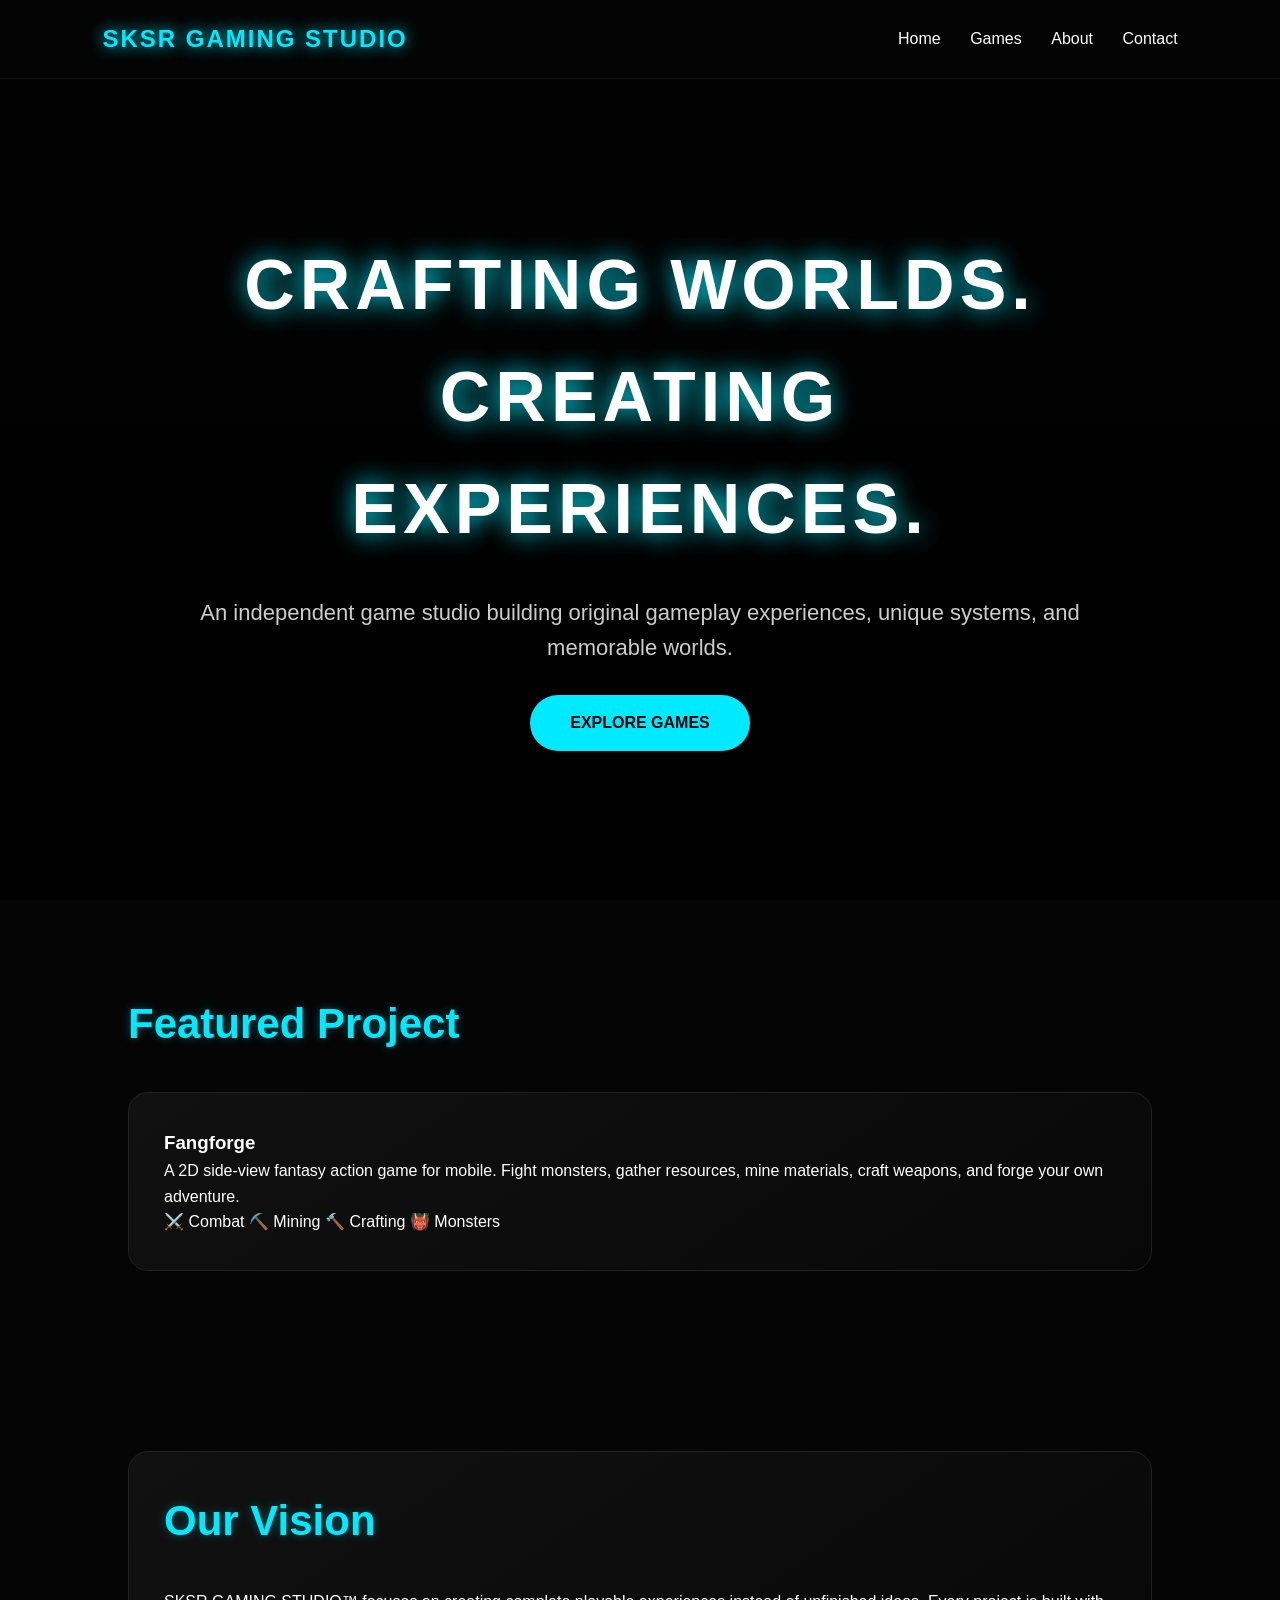
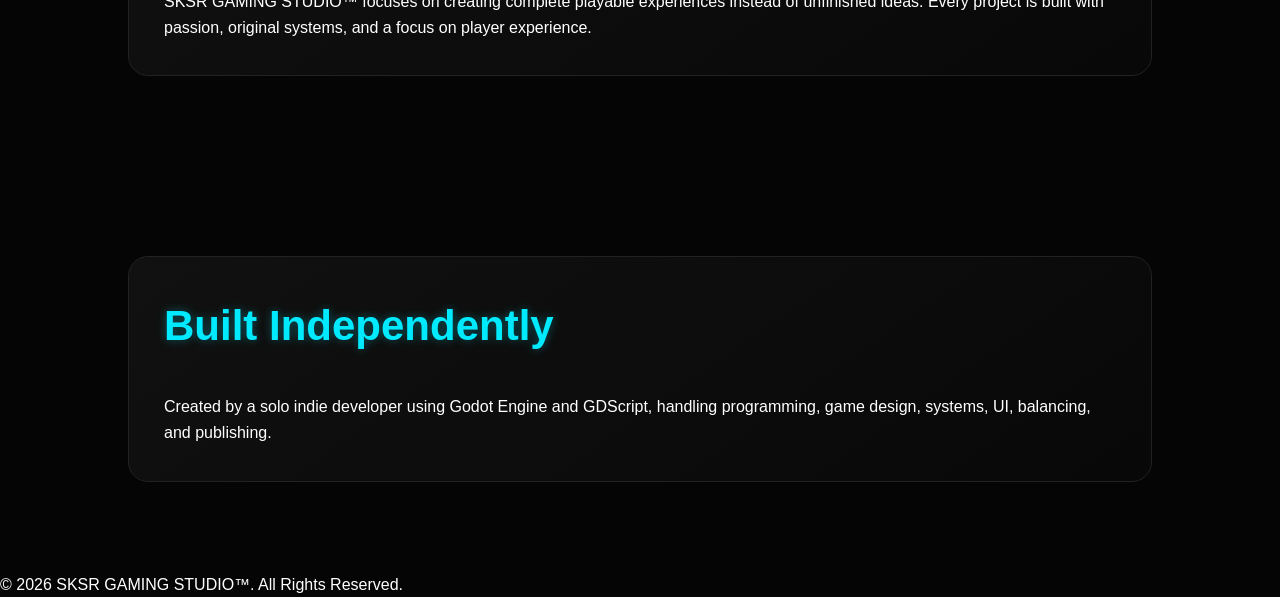
==== index.html @ 384f0271 "Update index.html" ====
<!DOCTYPE html>
<html lang="en">

<head>

    <meta charset="UTF-8">
    <meta name="viewport" content="width=device-width, initial-scale=1.0">

    <title>SKSR GAMING STUDIO</title>

    <link rel="stylesheet" href="css/style.css">
    <link rel="icon" type="image/png" href="favicon.png">

</head>


<body>


    <nav>

        <h2>
            SKSR GAMING STUDIO
        </h2>


        <div class="nav-links">

            <a href="index.html">Home</a>
            <a href="games.html">Games</a>
            <a href="about.html">About</a>
            <a href="contact.html">Contact</a>

        </div>

    </nav>





    <header class="hero">

        <div class="hero-content">


            <h1>
                CRAFTING WORLDS.<br>
                CREATING EXPERIENCES.
            </h1>


            <p>
                An independent game studio building original gameplay experiences,
                unique systems, and memorable worlds.
            </p>


            <a href="games.html" class="button">
                EXPLORE GAMES
            </a>


        </div>

    </header>





    <section class="featured">


        <h2>
            Featured Project
        </h2>


        <div class="featured-card reveal interactive-card">


            <h3>
                Fangforge
            </h3>


            <p>
                A 2D side-view fantasy action game for mobile.
                Fight monsters, gather resources, mine materials,
                craft weapons, and forge your own adventure.
            </p>


            <div class="features">

                <span>⚔️ Combat</span>
                <span>⛏️ Mining</span>
                <span>🔨 Crafting</span>
                <span>👹 Monsters</span>

            </div>


        </div>


    </section>





    <section class="vision">


        <div class="game-card reveal interactive-card">


            <h2>
                Our Vision
            </h2>


            <p>
                SKSR GAMING STUDIO™ focuses on creating complete
                playable experiences instead of unfinished ideas.
                Every project is built with passion, original systems,
                and a focus on player experience.
            </p>


        </div>


    </section>





    <section class="developer">


        <div class="game-card reveal interactive-card">


            <h2>
                Built Independently
            </h2>


            <p>
                Created by a solo indie developer using Godot Engine
                and GDScript, handling programming, game design,
                systems, UI, balancing, and publishing.
            </p>


        </div>


    </section>





    <footer>


        <p>
            © 2026 SKSR GAMING STUDIO™. All Rights Reserved.
        </p>


    </footer>





    <script src="js/script.js"></script>


</body>

</html>
---- css/style.css ----
/* =========================
   SKSR GAMING STUDIO™
   MAIN STYLE SYSTEM
========================= */

* {
    margin: 0;
    padding: 0;
    box-sizing: border-box;
    font-family: "Segoe UI", Arial, sans-serif;
}

html {
    scroll-behavior: smooth;
}

body {
    background: #050505;
    color: white;
    line-height: 1.6;
    padding-top: 80px;
}


/* =========================
        NAVIGATION
========================= */

nav {
    width: 100%;
    padding: 20px 8%;
    display: flex;
    justify-content: space-between;
    align-items: center;
    position: fixed;
    top: 0;
    left: 0;
    z-index: 1000;

    background: rgba(5,5,5,0.85);
    backdrop-filter: blur(10px);

    border-bottom: 1px solid rgba(255,255,255,0.05);
}

nav h2 {
    color: #00eaff;
    letter-spacing: 2px;
    font-size: 24px;
    text-shadow: 0 0 15px #00eaff;
}

.nav-links a {
    color:white;
    text-decoration:none;
    margin-left:25px;
    transition:0.3s;
}

.nav-links a:hover {
    color:#00eaff;
}



/* =========================
        HERO
========================= */

.hero {

    min-height: calc(100vh - 80px);

    background:
    linear-gradient(
        rgba(0,0,0,0.55),
        rgba(0,0,0,0.95)
    ),
    url("../images/background.jpg");

    background-size:cover;
    background-position:center;

    display:flex;
    justify-content:center;
    align-items:center;

    text-align:center;
}


.hero-content {
    max-width:900px;
}


.hero h1 {

    font-size:clamp(38px,7vw,70px);

    letter-spacing:5px;

    text-shadow:
    0 0 25px #00eaff;
}


.hero p {

    margin:30px auto;

    font-size:22px;

    color:#ccc;

}



.hero-buttons {

    display:flex;

    justify-content:center;

    gap:20px;

    flex-wrap:wrap;

}




/* =========================
        BUTTONS
========================= */


.button {

    display:inline-block;

    padding:15px 40px;

    background:#00eaff;

    color:black;

    font-weight:bold;

    text-decoration:none;

    border-radius:40px;

    transition:0.3s;

    cursor:pointer;
}


.button:hover {

    background:white;

    transform:scale(1.08);

}



.secondary-button {

    background:transparent;

    color:#00eaff;

    border:2px solid #00eaff;

}


.secondary-button:hover {

    background:#00eaff;

    color:black;

}



/* =========================
        SECTIONS
========================= */

section {

    padding:90px 10%;

}


section h2 {

    font-size:42px;

    color:#00eaff;

    margin-bottom:35px;

    text-shadow:
    0 0 10px #00eaff55;

}




/* =========================
        CARDS
========================= */

.featured-card,
.game-card,
.about-card,
.contact-card {
    background: linear-gradient(145deg, #111, #080808);
    border: 1px solid #222;
    border-radius: 20px;
    padding: 35px;
    transition:
        transform 0.35s ease,
        border-color 0.35s ease,
        box-shadow 0.35s ease;
}

/* Keep reveal separate from float */
.reveal {
    opacity: 0;
    transition: opacity 0.5s ease;
}

.reveal.show {
    opacity: 1;
}

/* Float only for cards you marked as interactive */
.interactive-card:hover {
    transform: translateY(-8px) scale(1.02);
    border-color: #00eaff;
    box-shadow: 0 10px 40px rgba(0, 234, 255, 0.25);
}

.interactive-card:active {
    transform: translateY(-4px) scale(0.98);
    border-color: #00eaff;
    box-shadow: 0 10px 40px rgba(0, 234, 255, 0.25);
}


/* =========================
        HERO BUTTONS
========================= */

.hero-buttons {
    display: flex;
    justify-content: center;
    align-items: center;
    gap: 25px;
    flex-wrap: wrap;
    margin-top: 35px;
}

.hero-buttons .button {
    margin: 0;
}


/* =========================
        MOBILE
========================= */

@media (max-width: 850px) {
    nav {
        flex-direction: column;
        padding: 15px;
    }

    .nav-links {
        margin-top: 10px;
    }

    .nav-links a {
        margin: 0 10px;
    }

    .hero p {
        font-size: 18px;
    }

    .game-showcase {
        grid-template-columns: 1fr;
    }

    .hero-buttons {
        flex-direction: column;
        gap: 15px;
    }

    .hero-buttons .button {
        width: 250px;
    }
}
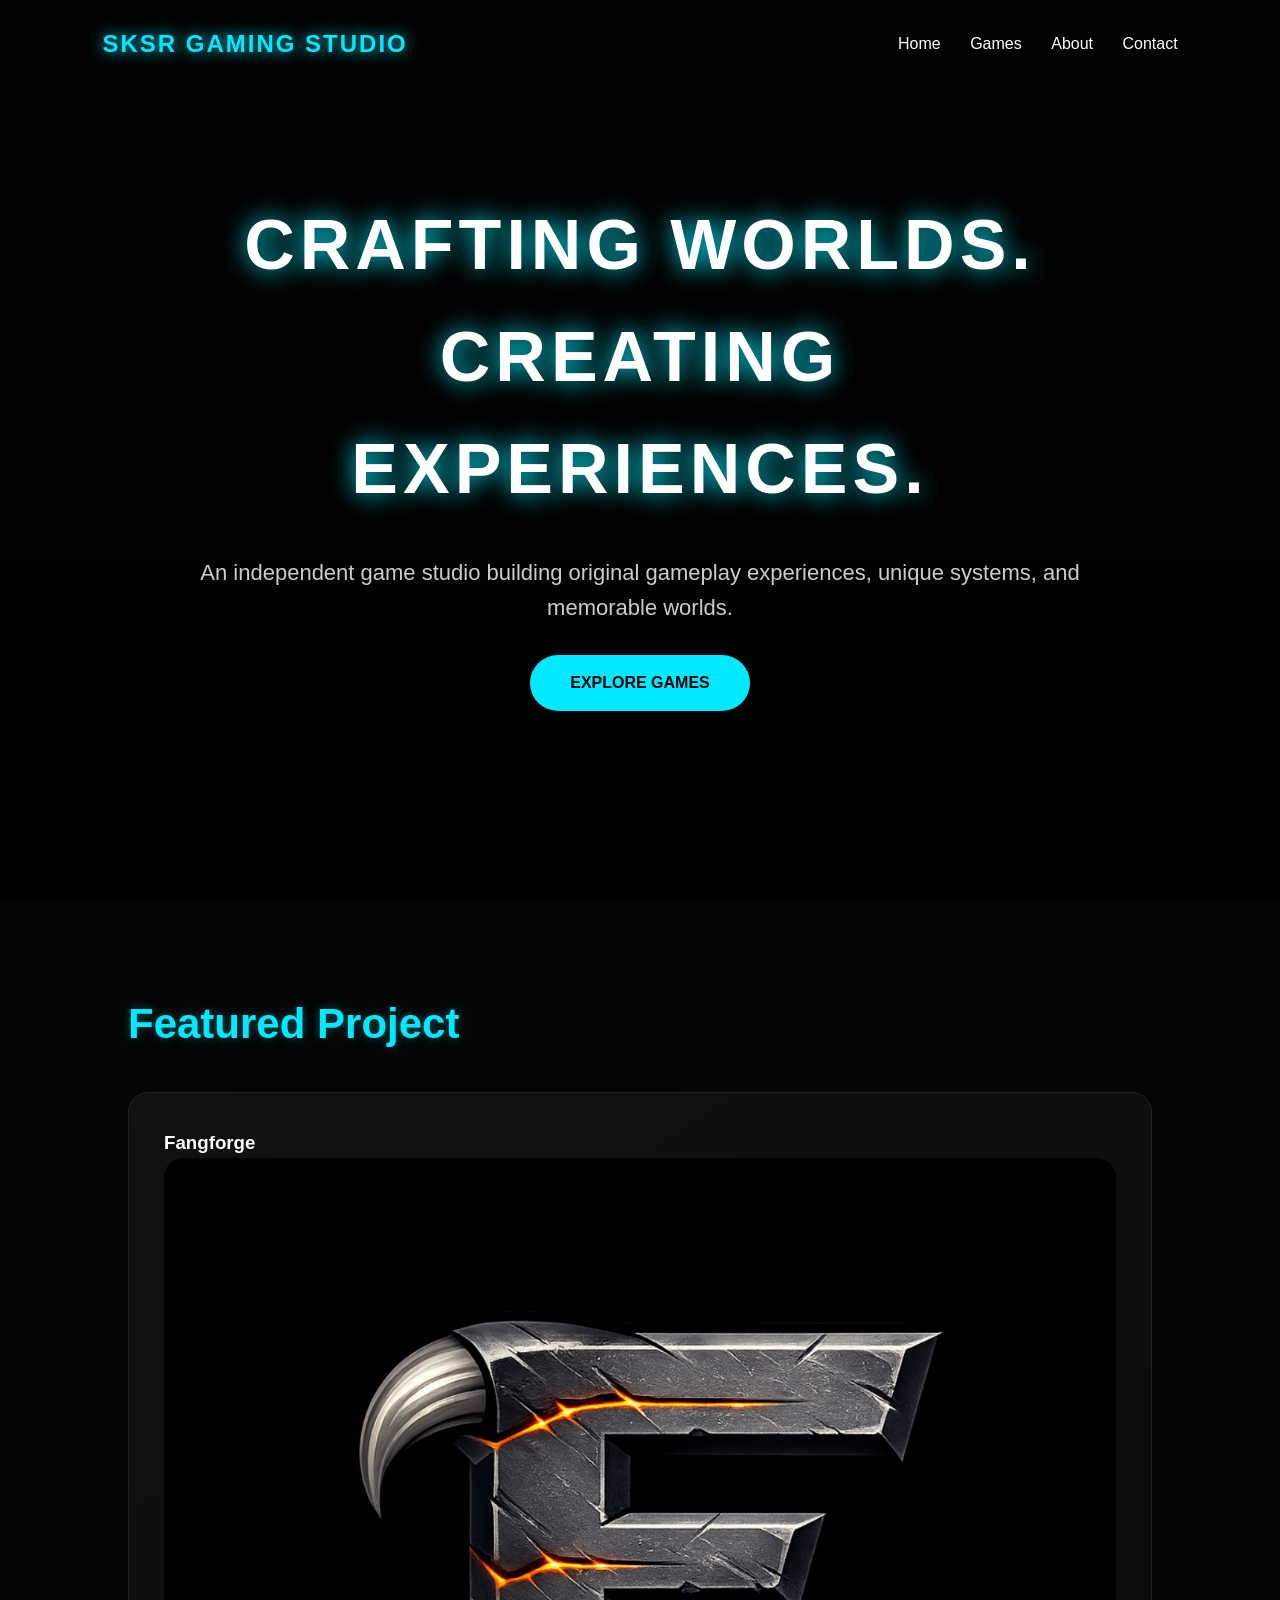
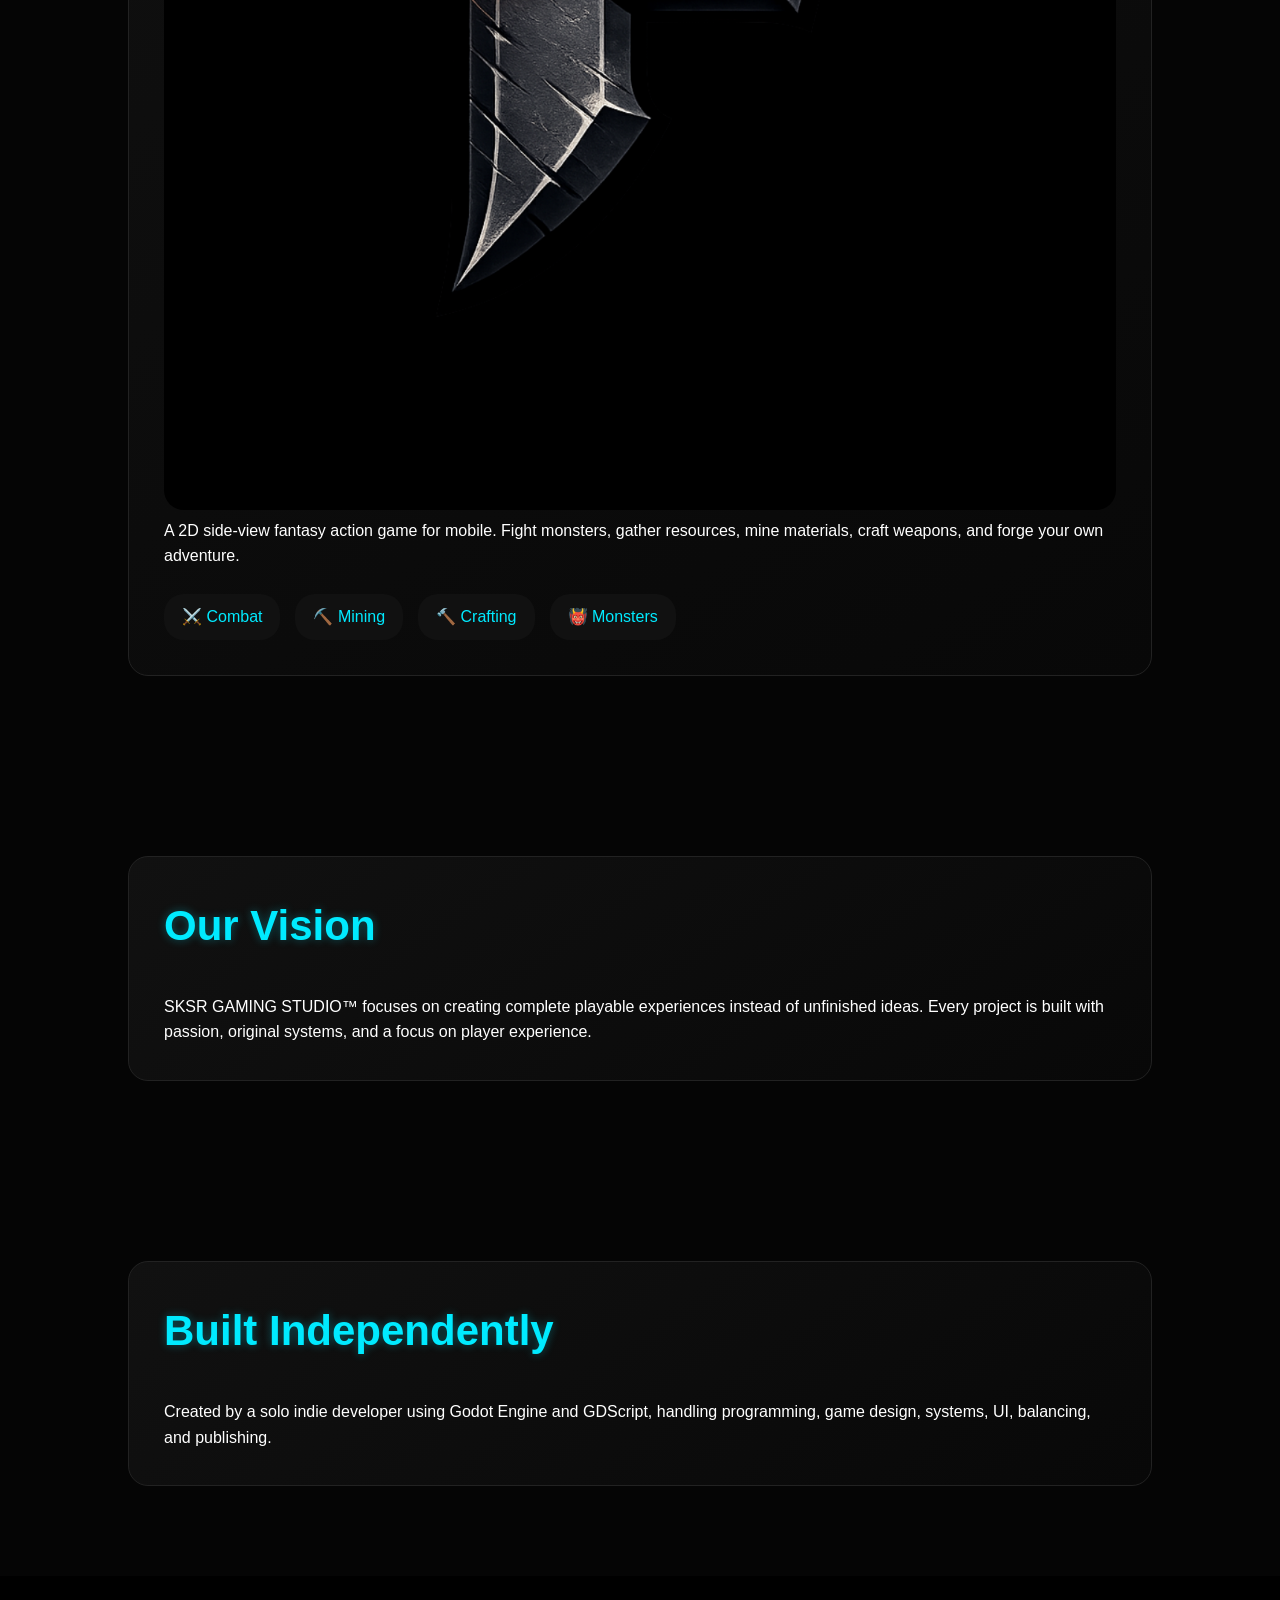
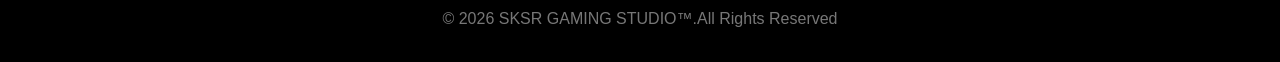
==== commit e3377a75: "Update index.html" ====
--- a/index.html
+++ b/index.html
@@ -83,6 +83,13 @@
             <h3>
                 Fangforge
             </h3>
+
+<div class="game-image">
+
+<img src="images/fangforge/fangforge.png" 
+alt="Fangforge">
+
+</div>
 
 
             <p>
--- a/css/style.css
+++ b/css/style.css
@@ -3,62 +3,87 @@
    MAIN STYLE SYSTEM
 ========================= */
 
+
 * {
-    margin: 0;
-    padding: 0;
-    box-sizing: border-box;
-    font-family: "Segoe UI", Arial, sans-serif;
-}
+    margin:0;
+    padding:0;
+    box-sizing:border-box;
+    font-family:
+    "Segoe UI",
+    Arial,
+    sans-serif;
+}
+
 
 html {
-    scroll-behavior: smooth;
-}
+    scroll-behavior:smooth;
+}
+
 
 body {
-    background: #050505;
-    color: white;
-    line-height: 1.6;
-    padding-top: 80px;
-}
+
+    background:#050505;
+    color:white;
+    line-height:1.6;
+
+}
+
 
 
 /* =========================
         NAVIGATION
 ========================= */
 
+
 nav {
-    width: 100%;
-    padding: 20px 8%;
-    display: flex;
-    justify-content: space-between;
-    align-items: center;
-    position: fixed;
-    top: 0;
-    left: 0;
-    z-index: 1000;
-
-    background: rgba(5,5,5,0.85);
-    backdrop-filter: blur(10px);
-
-    border-bottom: 1px solid rgba(255,255,255,0.05);
-}
+
+    width:100%;
+    padding:25px 8%;
+
+    display:flex;
+    justify-content:space-between;
+    align-items:center;
+
+    position:absolute;
+    top:0;
+    z-index:100;
+
+}
+
 
 nav h2 {
-    color: #00eaff;
-    letter-spacing: 2px;
-    font-size: 24px;
-    text-shadow: 0 0 15px #00eaff;
-}
+
+    color:#00eaff;
+
+    letter-spacing:2px;
+
+    font-size:24px;
+
+    text-shadow:
+    0 0 15px #00eaff;
+
+}
+
+
 
 .nav-links a {
+
     color:white;
+
     text-decoration:none;
+
     margin-left:25px;
-    transition:0.3s;
-}
+
+    transition:.3s;
+
+}
+
+
 
 .nav-links a:hover {
+
     color:#00eaff;
+
 }
 
 
@@ -67,68 +92,78 @@
         HERO
 ========================= */
 
+
 .hero {
 
-    min-height: calc(100vh - 80px);
+    min-height:100vh;
 
     background:
+
     linear-gradient(
-        rgba(0,0,0,0.55),
-        rgba(0,0,0,0.95)
+    rgba(0,0,0,.55),
+    rgba(0,0,0,.95)
     ),
+
     url("../images/background.jpg");
 
+
     background-size:cover;
+
     background-position:center;
 
+
     display:flex;
+
     justify-content:center;
+
     align-items:center;
 
     text-align:center;
-}
+
+}
+
 
 
 .hero-content {
+
     max-width:900px;
-}
+
+}
+
 
 
 .hero h1 {
 
-    font-size:clamp(38px,7vw,70px);
+    font-size:70px;
 
     letter-spacing:5px;
 
+
+    color:white;
+
+
     text-shadow:
+
     0 0 25px #00eaff;
-}
+
+
+}
+
 
 
 .hero p {
 
+
     margin:30px auto;
 
+
     font-size:22px;
 
+
     color:#ccc;
 
-}
-
-
-
-.hero-buttons {
-
-    display:flex;
-
-    justify-content:center;
-
-    gap:20px;
-
-    flex-wrap:wrap;
-
-}
-
+
+}
 
 
 
@@ -139,80 +174,84 @@
 
 .button {
 
+
     display:inline-block;
 
+
     padding:15px 40px;
 
+
     background:#00eaff;
 
+
     color:black;
 
+
     font-weight:bold;
 
+
     text-decoration:none;
 
+
     border-radius:40px;
 
-    transition:0.3s;
-
-    cursor:pointer;
-}
+
+    transition:.3s;
+
+
+}
+
 
 
 .button:hover {
 
+
     background:white;
 
+
     transform:scale(1.08);
 
-}
-
-
-
-.secondary-button {
-
-    background:transparent;
+
+}
+
+
+
+
+
+
+
+/* =========================
+        SECTIONS
+========================= */
+
+
+section {
+
+    padding:90px 10%;
+
+}
+
+
+
+section h2 {
+
+
+    font-size:42px;
+
 
     color:#00eaff;
 
-    border:2px solid #00eaff;
-
-}
-
-
-.secondary-button:hover {
-
-    background:#00eaff;
-
-    color:black;
-
-}
-
-
-
-/* =========================
-        SECTIONS
-========================= */
-
-section {
-
-    padding:90px 10%;
-
-}
-
-
-section h2 {
-
-    font-size:42px;
-
-    color:#00eaff;
 
     margin-bottom:35px;
+
 
     text-shadow:
     0 0 10px #00eaff55;
 
-}
+
+}
+
+
 
 
 
@@ -220,95 +259,598 @@
 /* =========================
         CARDS
 ========================= */
+
 
 .featured-card,
 .game-card,
 .about-card,
 .contact-card {
-    background: linear-gradient(145deg, #111, #080808);
-    border: 1px solid #222;
-    border-radius: 20px;
-    padding: 35px;
-    transition:
-        transform 0.35s ease,
-        border-color 0.35s ease,
-        box-shadow 0.35s ease;
-}
-
-/* Keep reveal separate from float */
-.reveal {
-    opacity: 0;
-    transition: opacity 0.5s ease;
-}
-
-.reveal.show {
-    opacity: 1;
-}
-
-/* Float only for cards you marked as interactive */
-.interactive-card:hover {
-    transform: translateY(-8px) scale(1.02);
-    border-color: #00eaff;
-    box-shadow: 0 10px 40px rgba(0, 234, 255, 0.25);
-}
-
-.interactive-card:active {
-    transform: translateY(-4px) scale(0.98);
-    border-color: #00eaff;
-    box-shadow: 0 10px 40px rgba(0, 234, 255, 0.25);
-}
-
-
-/* =========================
-        HERO BUTTONS
-========================= */
-
-.hero-buttons {
-    display: flex;
-    justify-content: center;
-    align-items: center;
-    gap: 25px;
-    flex-wrap: wrap;
-    margin-top: 35px;
-}
-
-.hero-buttons .button {
-    margin: 0;
-}
+
+
+    background:
+
+    linear-gradient(
+    145deg,
+    #111,
+    #080808
+    );
+
+
+    border:
+
+    1px solid #222;
+
+
+    border-radius:20px;
+
+
+    padding:35px;
+
+
+    transition:.4s;
+
+
+}
+
+
+
+
+
+.featured-card:hover,
+.game-card:hover,
+.about-card:hover,
+.contact-card:hover {
+
+
+    transform:translateY(-10px);
+
+
+    border-color:#00eaff;
+
+
+    box-shadow:
+
+    0 0 35px #00eaff55;
+
+
+}
+
+
+
+
+
+
+/* =========================
+        FEATURES
+========================= */
+
+
+.features {
+
+
+    margin-top:25px;
+
+
+    display:flex;
+
+
+    flex-wrap:wrap;
+
+
+    gap:15px;
+
+
+}
+
+
+
+.features span {
+
+
+    background:#111;
+
+
+    padding:10px 18px;
+
+
+    border-radius:20px;
+
+
+    color:#00eaff;
+
+
+}
+
+
+
+
+
+
+
+/* =========================
+        PAGE HEADER
+========================= */
+
+
+.page-header {
+
+
+    height:60vh;
+
+
+    background:
+
+
+    linear-gradient(
+    rgba(0,0,0,.7),
+    #050505
+    ),
+
+    url("../images/background.jpg");
+
+
+    background-size:cover;
+
+
+    background-position:center;
+
+
+    display:flex;
+
+
+    justify-content:center;
+
+
+    align-items:center;
+
+
+    text-align:center;
+
+
+}
+
+
+
+.page-header h1 {
+
+
+    font-size:65px;
+
+
+    text-shadow:
+
+    0 0 25px #00eaff;
+
+
+}
+
+
+
+
+
+
+
+/* =========================
+        GAMES PAGE
+========================= */
+
+
+
+.game-showcase {
+
+
+    display:grid;
+
+
+    grid-template-columns:
+
+    1fr 1fr;
+
+
+    gap:50px;
+
+
+    align-items:center;
+
+
+}
+
+
+
+
+.game-image img {
+
+
+    width:100%;
+
+
+    border-radius:20px;
+
+
+}
+
+
+
+.game-info p {
+
+
+    color:#bbb;
+
+
+}
+
+
+
+.game-info ul {
+
+
+    list-style:none;
+
+
+    margin:25px 0;
+
+
+}
+
+
+
+.game-info li {
+
+
+    margin:10px 0;
+
+
+}
+
+
+
+.game-info button {
+
+
+    padding:15px 35px;
+
+
+    background:#00eaff;
+
+
+    border:none;
+
+
+    border-radius:30px;
+
+
+    font-weight:bold;
+
+
+}
+
+
+
+
+
+
+.game-grid {
+
+
+    display:grid;
+
+
+    grid-template-columns:
+
+    repeat(
+    auto-fit,
+    minmax(250px,1fr)
+    );
+
+
+    gap:25px;
+
+
+}
+
+
+
+.game-card a {
+
+
+    color:#00eaff;
+
+
+    text-decoration:none;
+
+
+}
+
+
+
+
+
+
+/* =========================
+        ABOUT
+========================= */
+
+
+
+.about-section {
+
+
+    display:grid;
+
+
+    gap:30px;
+
+
+}
+
+
+
+.about-card ul {
+
+
+    list-style:none;
+
+
+}
+
+
+.about-card li {
+
+
+    margin:12px 0;
+
+
+}
+
+
+
+
+
+
+/* =========================
+        CONTACT
+========================= */
+
+
+
+.contact-section {
+
+
+    display:grid;
+
+
+    gap:30px;
+
+
+}
+
+
+
+.contact-links {
+
+
+    display:flex;
+
+
+    flex-direction:column;
+
+
+    gap:15px;
+
+
+    margin-top:20px;
+
+
+}
+
+
+
+.contact-links a {
+
+
+    color:#00eaff;
+
+
+    text-decoration:none;
+
+
+}
+
+
+
+
+form {
+
+
+    display:flex;
+
+
+    flex-direction:column;
+
+
+    gap:15px;
+
+
+}
+
+
+
+input,
+textarea {
+
+
+    background:#111;
+
+
+    border:
+
+    1px solid #333;
+
+
+    color:white;
+
+
+    padding:15px;
+
+
+    border-radius:10px;
+
+
+}
+
+
+
+textarea {
+
+
+    height:150px;
+
+
+}
+
+
+
+form button {
+
+
+    padding:15px;
+
+
+    background:#00eaff;
+
+
+    border:none;
+
+
+    border-radius:30px;
+
+
+    font-weight:bold;
+
+
+}
+
+
+
+
+
+
+
+/* =========================
+        FOOTER
+========================= */
+
+
+footer {
+
+
+    background:#000;
+
+
+    padding:30px;
+
+
+    text-align:center;
+
+
+    color:#777;
+
+
+}
+
+
+
+
+
 
 
 /* =========================
         MOBILE
 ========================= */
 
-@media (max-width: 850px) {
-    nav {
-        flex-direction: column;
-        padding: 15px;
-    }
-
-    .nav-links {
-        margin-top: 10px;
-    }
-
-    .nav-links a {
-        margin: 0 10px;
-    }
-
-    .hero p {
-        font-size: 18px;
-    }
-
-    .game-showcase {
-        grid-template-columns: 1fr;
-    }
-
-    .hero-buttons {
-        flex-direction: column;
-        gap: 15px;
-    }
-
-    .hero-buttons .button {
-        width: 250px;
-    }
+
+@media(max-width:850px){
+
+
+nav {
+
+    flex-direction:column;
+
+}
+
+
+
+.nav-links {
+
+
+    margin-top:15px;
+
+
+}
+
+
+
+.nav-links a {
+
+
+    margin:10px;
+
+
+}
+
+
+
+.hero h1 {
+
+
+    font-size:40px;
+
+
+}
+
+
+
+.page-header h1 {
+
+
+    font-size:40px;
+
+
+}
+
+
+
+.game-showcase {
+
+
+    grid-template-columns:1fr;
+
+
+}
+
+
+}
+
+/* Remove mobile tap blue overlay */
+
+html,
+body,
+a,
+button,
+input,
+textarea,
+select,
+img,
+* {
+    -webkit-tap-highlight-color: rgba(0,0,0,0) !important;
+}
+
+
+a:focus,
+button:focus,
+input:focus,
+textarea:focus,
+select:focus {
+    outline: none !important;
+    box-shadow: none !important;
 }
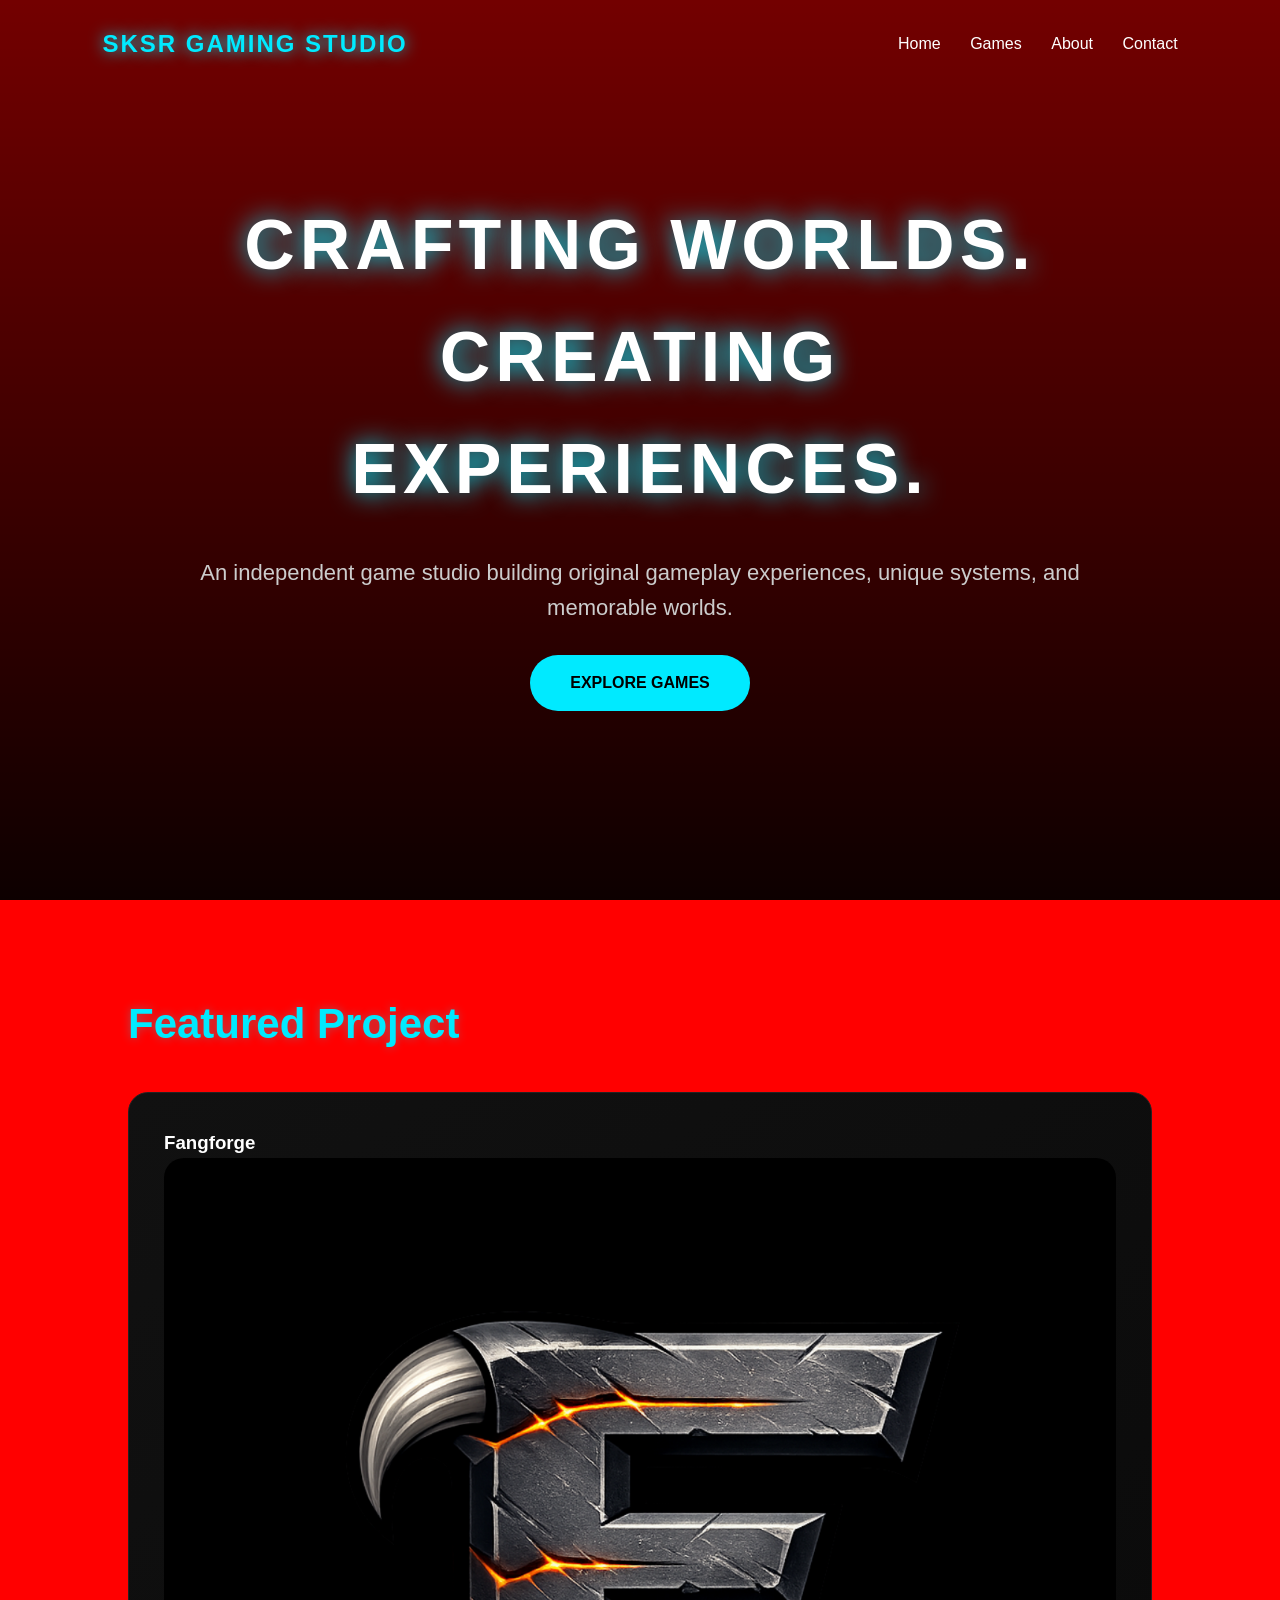
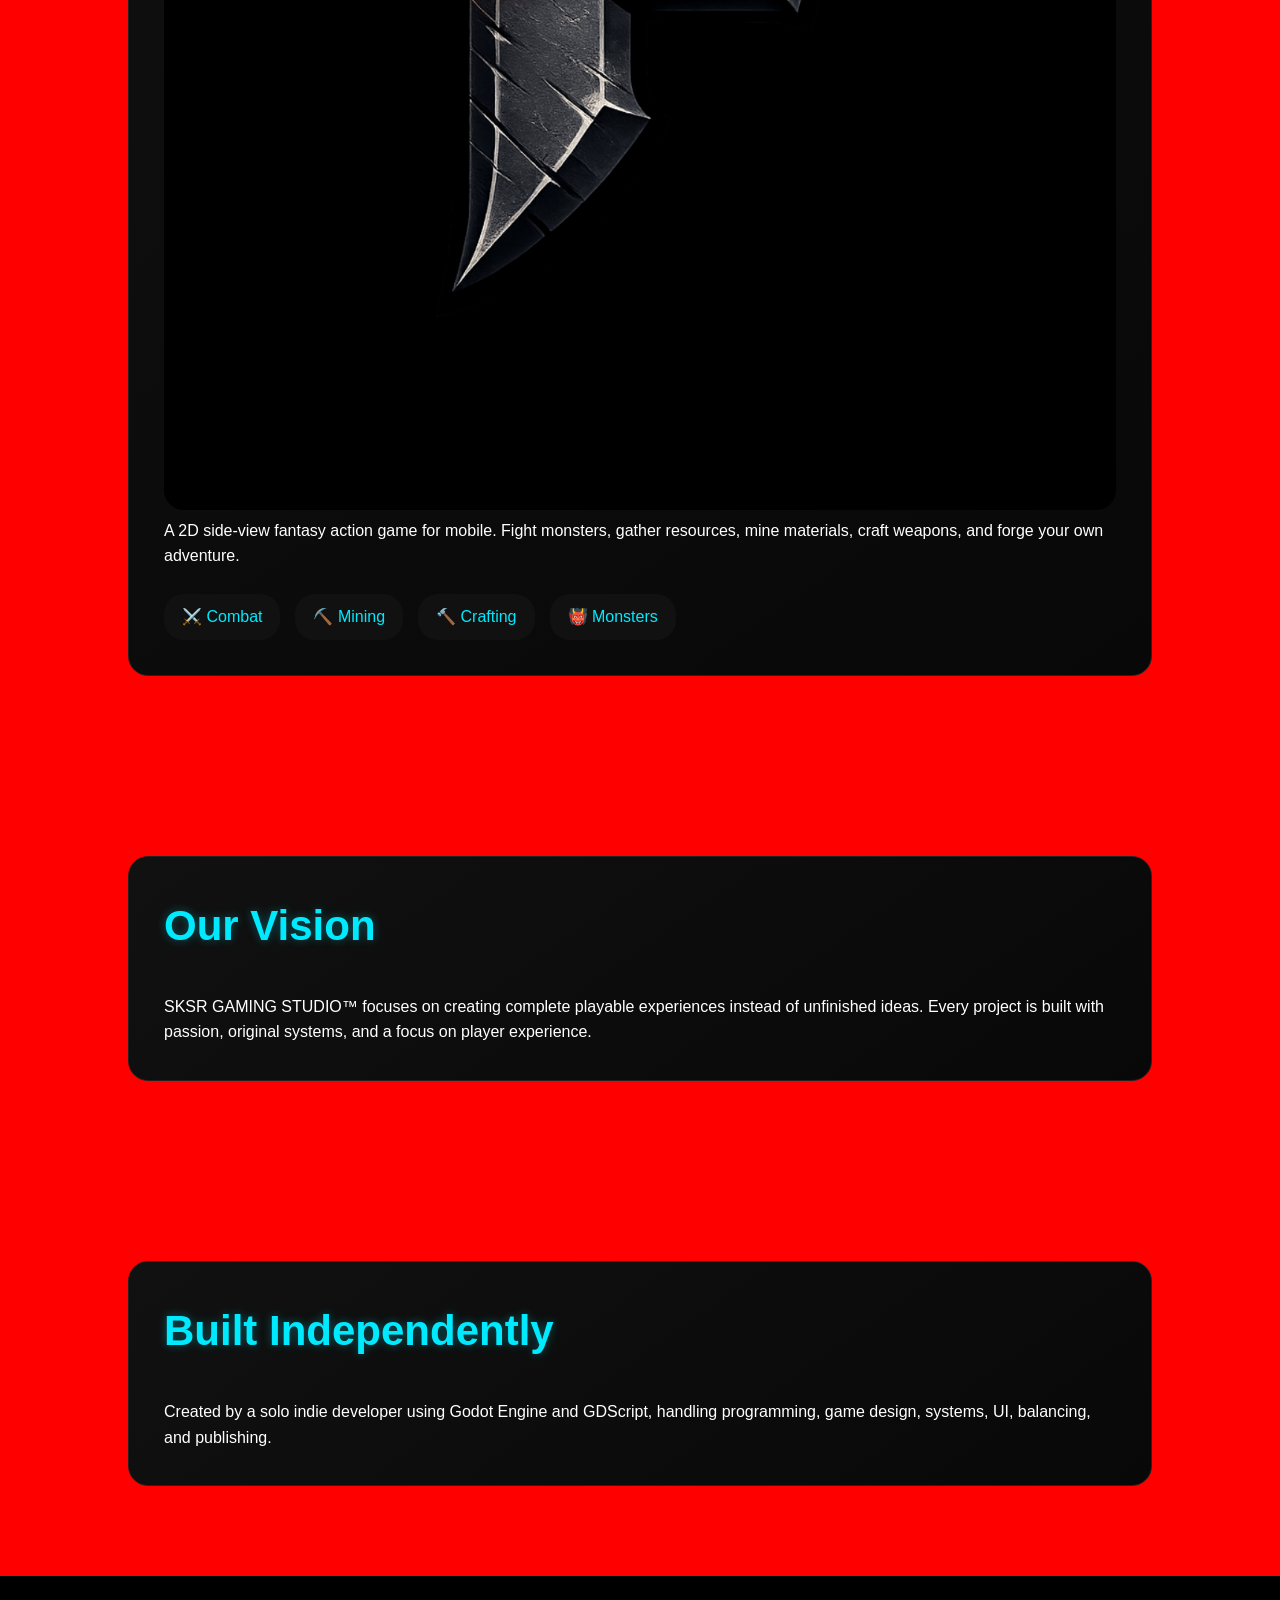
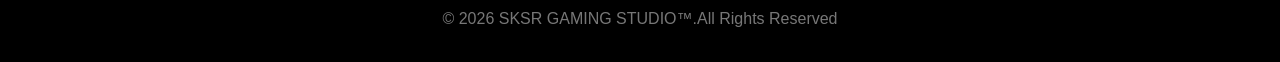
==== commit 2a35d790: "Update index.html" ====
--- a/index.html
+++ b/index.html
@@ -8,7 +8,7 @@
 
     <title>SKSR GAMING STUDIO</title>
 
-    <link rel="stylesheet" href="css/style.css">
+    <link rel="stylesheet" href="css/style.css?v=123">
     <link rel="icon" type="image/png" href="favicon.png">
 
 </head>
@@ -26,10 +26,10 @@
 
         <div class="nav-links">
 
-            <a href="index.html">Home</a>
-            <a href="games.html">Games</a>
-            <a href="about.html">About</a>
-            <a href="contact.html">Contact</a>
+            <a href="index">Home</a>
+            <a href="games">Games</a>
+            <a href="about">About</a>
+            <a href="contact">Contact</a>
 
         </div>
 
--- a/css/style.css
+++ b/css/style.css
@@ -3,854 +3,407 @@
    MAIN STYLE SYSTEM
 ========================= */
 
-
 * {
-    margin:0;
-    padding:0;
-    box-sizing:border-box;
-    font-family:
-    "Segoe UI",
-    Arial,
-    sans-serif;
-}
-
+    margin: 0;
+    padding: 0;
+    box-sizing: border-box;
+    font-family: "Segoe UI", Arial, sans-serif;
+}
 
 html {
-    scroll-behavior:smooth;
-}
-
+    scroll-behavior: smooth;
+}
 
 body {
-
-    background:#050505;
-    color:white;
-    line-height:1.6;
-
-}
-
-
+    background: red !important;
+}
+
+body {
+
+    background:
+        linear-gradient(
+            rgba(0,0,0,0.55),
+            rgba(0,0,0,0.85)
+        ),
+        url("../images/Background/background.webp");
+
+    background-size: cover;
+
+    background-position: center;
+
+    background-attachment: fixed;
+
+    color: white;
+
+    line-height: 1.6;
+
+    overflow-x: hidden;
+
+}
 
 /* =========================
         NAVIGATION
 ========================= */
 
-
 nav {
-
-    width:100%;
-    padding:25px 8%;
-
-    display:flex;
-    justify-content:space-between;
-    align-items:center;
-
-    position:absolute;
-    top:0;
-    z-index:100;
-
-}
-
+    width: 100%;
+    padding: 25px 8%;
+    display: flex;
+    justify-content: space-between;
+    align-items: center;
+    position: absolute;
+    top: 0;
+    z-index: 100;
+}
 
 nav h2 {
-
-    color:#00eaff;
-
-    letter-spacing:2px;
-
-    font-size:24px;
-
-    text-shadow:
-    0 0 15px #00eaff;
-
-}
-
-
+    color: #00eaff;
+    letter-spacing: 2px;
+    font-size: 24px;
+    text-shadow: 0 0 15px #00eaff;
+}
 
 .nav-links a {
-
-    color:white;
-
-    text-decoration:none;
-
-    margin-left:25px;
-
-    transition:.3s;
-
-}
-
-
+    color: white;
+    text-decoration: none;
+    margin-left: 25px;
+    transition: 0.3s;
+}
 
 .nav-links a:hover {
-
-    color:#00eaff;
-
-}
-
-
+    color: #00eaff;
+}
 
 /* =========================
         HERO
 ========================= */
 
-
 .hero {
-
-    min-height:100vh;
-
-    background:
-
-    linear-gradient(
-    rgba(0,0,0,.55),
-    rgba(0,0,0,.95)
-    ),
-
-    url("../images/background.jpg");
-
-
-    background-size:cover;
-
-    background-position:center;
-
-
-    display:flex;
-
-    justify-content:center;
-
-    align-items:center;
-
-    text-align:center;
-
-}
-
-
+    min-height: 100vh;
+    background: linear-gradient(rgba(0, 0, 0, 0.55), rgba(0, 0, 0, 0.95));
+    display: flex;
+    justify-content: center;
+    align-items: center;
+    text-align: center;
+}
 
 .hero-content {
-
-    max-width:900px;
-
-}
-
-
+    max-width: 900px;
+}
 
 .hero h1 {
-
-    font-size:70px;
-
-    letter-spacing:5px;
-
-
-    color:white;
-
-
-    text-shadow:
-
-    0 0 25px #00eaff;
-
-
-}
-
-
+    font-size: 70px;
+    letter-spacing: 5px;
+    color: white;
+    text-shadow: 0 0 25px #00eaff;
+}
 
 .hero p {
-
-
-    margin:30px auto;
-
-
-    font-size:22px;
-
-
-    color:#ccc;
-
-
-}
-
-
+    margin: 30px auto;
+    font-size: 22px;
+    color: #ccc;
+}
 
 /* =========================
         BUTTONS
 ========================= */
 
-
 .button {
-
-
-    display:inline-block;
-
-
-    padding:15px 40px;
-
-
-    background:#00eaff;
-
-
-    color:black;
-
-
-    font-weight:bold;
-
-
-    text-decoration:none;
-
-
-    border-radius:40px;
-
-
-    transition:.3s;
-
-
-}
-
-
+    display: inline-block;
+    padding: 15px 40px;
+    background: #00eaff;
+    color: black;
+    font-weight: bold;
+    text-decoration: none;
+    border-radius: 40px;
+    transition: 0.3s;
+}
 
 .button:hover {
-
-
-    background:white;
-
-
-    transform:scale(1.08);
-
-
-}
-
-
-
-
-
-
+    background: white;
+    transform: scale(1.08);
+}
 
 /* =========================
         SECTIONS
 ========================= */
 
-
 section {
-
-    padding:90px 10%;
-
-}
-
-
+    padding: 90px 10%;
+}
 
 section h2 {
-
-
-    font-size:42px;
-
-
-    color:#00eaff;
-
-
-    margin-bottom:35px;
-
-
-    text-shadow:
-    0 0 10px #00eaff55;
-
-
-}
-
-
-
-
-
+    font-size: 42px;
+    color: #00eaff;
+    margin-bottom: 35px;
+    text-shadow: 0 0 10px #00eaff55;
+}
 
 /* =========================
         CARDS
 ========================= */
-
 
 .featured-card,
 .game-card,
 .about-card,
 .contact-card {
-
-
-    background:
-
-    linear-gradient(
-    145deg,
-    #111,
-    #080808
-    );
-
-
-    border:
-
-    1px solid #222;
-
-
-    border-radius:20px;
-
-
-    padding:35px;
-
-
-    transition:.4s;
-
-
-}
-
-
-
-
+    background: linear-gradient(145deg, #111, #080808);
+    border: 1px solid #222;
+    border-radius: 20px;
+    padding: 35px;
+    transition: 0.4s;
+}
 
 .featured-card:hover,
 .game-card:hover,
 .about-card:hover,
 .contact-card:hover {
-
-
-    transform:translateY(-10px);
-
-
-    border-color:#00eaff;
-
-
-    box-shadow:
-
-    0 0 35px #00eaff55;
-
-
-}
-
-
-
-
-
+    transform: translateY(-10px);
+    border-color: #00eaff;
+    box-shadow: 0 0 35px #00eaff55;
+}
 
 /* =========================
         FEATURES
 ========================= */
 
-
 .features {
-
-
-    margin-top:25px;
-
-
-    display:flex;
-
-
-    flex-wrap:wrap;
-
-
-    gap:15px;
-
-
-}
-
-
+    margin-top: 25px;
+    display: flex;
+    flex-wrap: wrap;
+    gap: 15px;
+}
 
 .features span {
-
-
-    background:#111;
-
-
-    padding:10px 18px;
-
-
-    border-radius:20px;
-
-
-    color:#00eaff;
-
-
-}
-
-
-
-
-
-
+    background: #111;
+    padding: 10px 18px;
+    border-radius: 20px;
+    color: #00eaff;
+}
 
 /* =========================
         PAGE HEADER
 ========================= */
 
-
 .page-header {
-
-
-    height:60vh;
-
-
-    background:
-
-
-    linear-gradient(
-    rgba(0,0,0,.7),
-    #050505
-    ),
-
-    url("../images/background.jpg");
-
-
-    background-size:cover;
-
-
-    background-position:center;
-
-
-    display:flex;
-
-
-    justify-content:center;
-
-
-    align-items:center;
-
-
-    text-align:center;
-
-
-}
-
-
+    height: 60vh;
+    background: linear-gradient(rgba(0, 0, 0, 0.7), #050505);
+    display: flex;
+    justify-content: center;
+    align-items: center;
+    text-align: center;
+}
 
 .page-header h1 {
-
-
-    font-size:65px;
-
-
-    text-shadow:
-
-    0 0 25px #00eaff;
-
-
-}
-
-
-
-
-
-
+    font-size: 65px;
+    text-shadow: 0 0 25px #00eaff;
+}
 
 /* =========================
         GAMES PAGE
 ========================= */
 
-
-
 .game-showcase {
-
-
-    display:grid;
-
-
-    grid-template-columns:
-
-    1fr 1fr;
-
-
-    gap:50px;
-
-
-    align-items:center;
-
-
-}
-
-
-
+    display: grid;
+    grid-template-columns: 1fr 1fr;
+    gap: 50px;
+    align-items: center;
+}
 
 .game-image img {
-
-
-    width:100%;
-
-
-    border-radius:20px;
-
-
-}
-
-
+    width: 100%;
+    border-radius: 20px;
+}
 
 .game-info p {
-
-
-    color:#bbb;
-
-
-}
-
-
+    color: #bbb;
+}
 
 .game-info ul {
-
-
-    list-style:none;
-
-
-    margin:25px 0;
-
-
-}
-
-
+    list-style: none;
+    margin: 25px 0;
+}
 
 .game-info li {
-
-
-    margin:10px 0;
-
-
-}
-
-
+    margin: 10px 0;
+}
 
 .game-info button {
-
-
-    padding:15px 35px;
-
-
-    background:#00eaff;
-
-
-    border:none;
-
-
-    border-radius:30px;
-
-
-    font-weight:bold;
-
-
-}
-
-
-
-
-
+    padding: 15px 35px;
+    background: #00eaff;
+    border: none;
+    border-radius: 30px;
+    font-weight: bold;
+    cursor: pointer;
+    transition: 0.3s;
+}
+
+.game-info button:hover {
+    background: white;
+    transform: scale(1.05);
+}
 
 .game-grid {
-
-
-    display:grid;
-
-
-    grid-template-columns:
-
-    repeat(
-    auto-fit,
-    minmax(250px,1fr)
-    );
-
-
-    gap:25px;
-
-
-}
-
-
+    display: grid;
+    grid-template-columns: repeat(auto-fit, minmax(250px, 1fr));
+    gap: 25px;
+}
 
 .game-card a {
-
-
-    color:#00eaff;
-
-
-    text-decoration:none;
-
-
-}
-
-
-
-
-
+    color: #00eaff;
+    text-decoration: none;
+}
 
 /* =========================
         ABOUT
 ========================= */
 
-
-
 .about-section {
-
-
-    display:grid;
-
-
-    gap:30px;
-
-
-}
-
-
+    display: grid;
+    gap: 30px;
+}
 
 .about-card ul {
-
-
-    list-style:none;
-
-
-}
-
+    list-style: none;
+}
 
 .about-card li {
-
-
-    margin:12px 0;
-
-
-}
-
-
-
-
-
+    margin: 12px 0;
+}
 
 /* =========================
         CONTACT
 ========================= */
 
-
-
 .contact-section {
-
-
-    display:grid;
-
-
-    gap:30px;
-
-
-}
-
-
+    display: grid;
+    gap: 30px;
+}
 
 .contact-links {
-
-
-    display:flex;
-
-
-    flex-direction:column;
-
-
-    gap:15px;
-
-
-    margin-top:20px;
-
-
-}
-
-
+    display: flex;
+    flex-direction: column;
+    gap: 15px;
+    margin-top: 20px;
+}
 
 .contact-links a {
-
-
-    color:#00eaff;
-
-
-    text-decoration:none;
-
-
-}
-
-
-
+    color: #00eaff;
+    text-decoration: none;
+}
 
 form {
-
-
-    display:flex;
-
-
-    flex-direction:column;
-
-
-    gap:15px;
-
-
-}
-
-
+    display: flex;
+    flex-direction: column;
+    gap: 15px;
+}
 
 input,
 textarea {
-
-
-    background:#111;
-
-
-    border:
-
-    1px solid #333;
-
-
-    color:white;
-
-
-    padding:15px;
-
-
-    border-radius:10px;
-
-
-}
-
-
+    background: #111;
+    border: 1px solid #333;
+    color: white;
+    padding: 15px;
+    border-radius: 10px;
+    font-family: inherit;
+}
 
 textarea {
-
-
-    height:150px;
-
-
-}
-
-
+    height: 150px;
+    resize: vertical;
+}
 
 form button {
-
-
-    padding:15px;
-
-
-    background:#00eaff;
-
-
-    border:none;
-
-
-    border-radius:30px;
-
-
-    font-weight:bold;
-
-
-}
-
-
-
-
-
-
+    padding: 15px;
+    background: #00eaff;
+    border: none;
+    border-radius: 30px;
+    font-weight: bold;
+    cursor: pointer;
+    transition: 0.3s;
+}
+
+form button:hover {
+    background: white;
+    transform: scale(1.03);
+}
 
 /* =========================
         FOOTER
 ========================= */
 
-
 footer {
-
-
-    background:#000;
-
-
-    padding:30px;
-
-
-    text-align:center;
-
-
-    color:#777;
-
-
-}
-
-
-
-
-
-
+    background: #000;
+    padding: 30px;
+    text-align: center;
+    color: #777;
+}
 
 /* =========================
         MOBILE
 ========================= */
 
-
-@media(max-width:850px){
-
-
-nav {
-
-    flex-direction:column;
-
-}
-
-
-
-.nav-links {
-
-
-    margin-top:15px;
-
-
-}
-
-
-
-.nav-links a {
-
-
-    margin:10px;
-
-
-}
-
-
-
-.hero h1 {
-
-
-    font-size:40px;
-
-
-}
-
-
-
-.page-header h1 {
-
-
-    font-size:40px;
-
-
-}
-
-
-
-.game-showcase {
-
-
-    grid-template-columns:1fr;
-
-
-}
-
-
-}
-
-/* Remove mobile tap blue overlay */
-
+@media (max-width: 850px) {
+    nav {
+        flex-direction: column;
+    }
+
+    .nav-links {
+        margin-top: 15px;
+    }
+
+    .nav-links a {
+        margin: 10px;
+    }
+
+    .hero h1 {
+        font-size: 40px;
+    }
+
+    .page-header h1 {
+        font-size: 40px;
+    }
+
+    .game-showcase {
+        grid-template-columns: 1fr;
+    }
+
+    section {
+        padding: 70px 6%;
+    }
+}
+
+/* =========================
+   TAP HIGHLIGHT + FOCUS
+========================= */
+
+/* Remove blue tap highlight on mobile */
 html,
 body,
 a,
 button,
 input,
 textarea,
-select,
-img,
-* {
-    -webkit-tap-highlight-color: rgba(0,0,0,0) !important;
-}
-
-
-a:focus,
-button:focus,
-input:focus,
-textarea:focus,
-select:focus {
-    outline: none !important;
-    box-shadow: none !important;
+select {
+    -webkit-tap-highlight-color: transparent;
+}
+
+/* Only disable text selection on buttons/links (not the whole page) */
+button,
+.button,
+.nav-links a,
+.game-card a,
+.contact-links a {
+    -webkit-user-select: none;
+    user-select: none;
+}
+
+/* Keep nice focus style for keyboard users */
+a:focus-visible,
+button:focus-visible,
+input:focus-visible,
+textarea:focus-visible,
+select:focus-visible {
+    outline: 2px solid #00eaff;
+    outline-offset: 3px;
 }
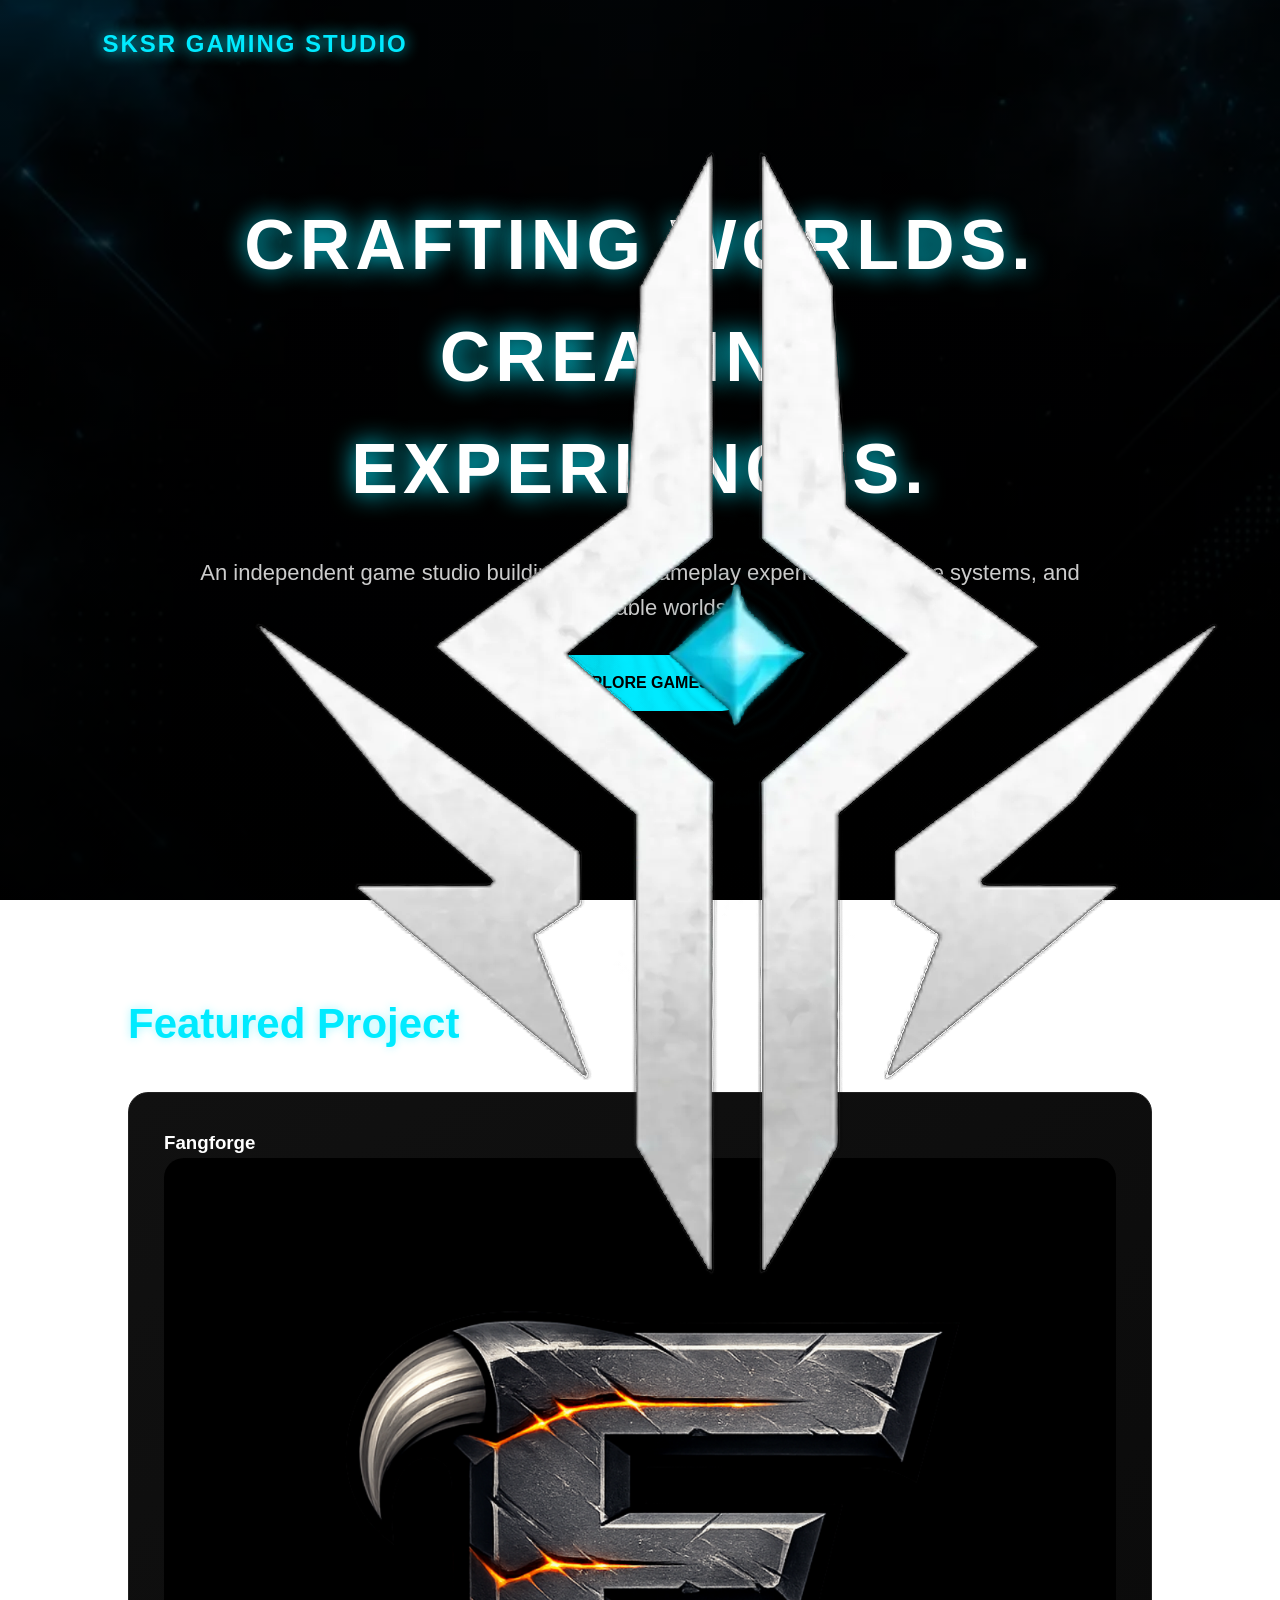
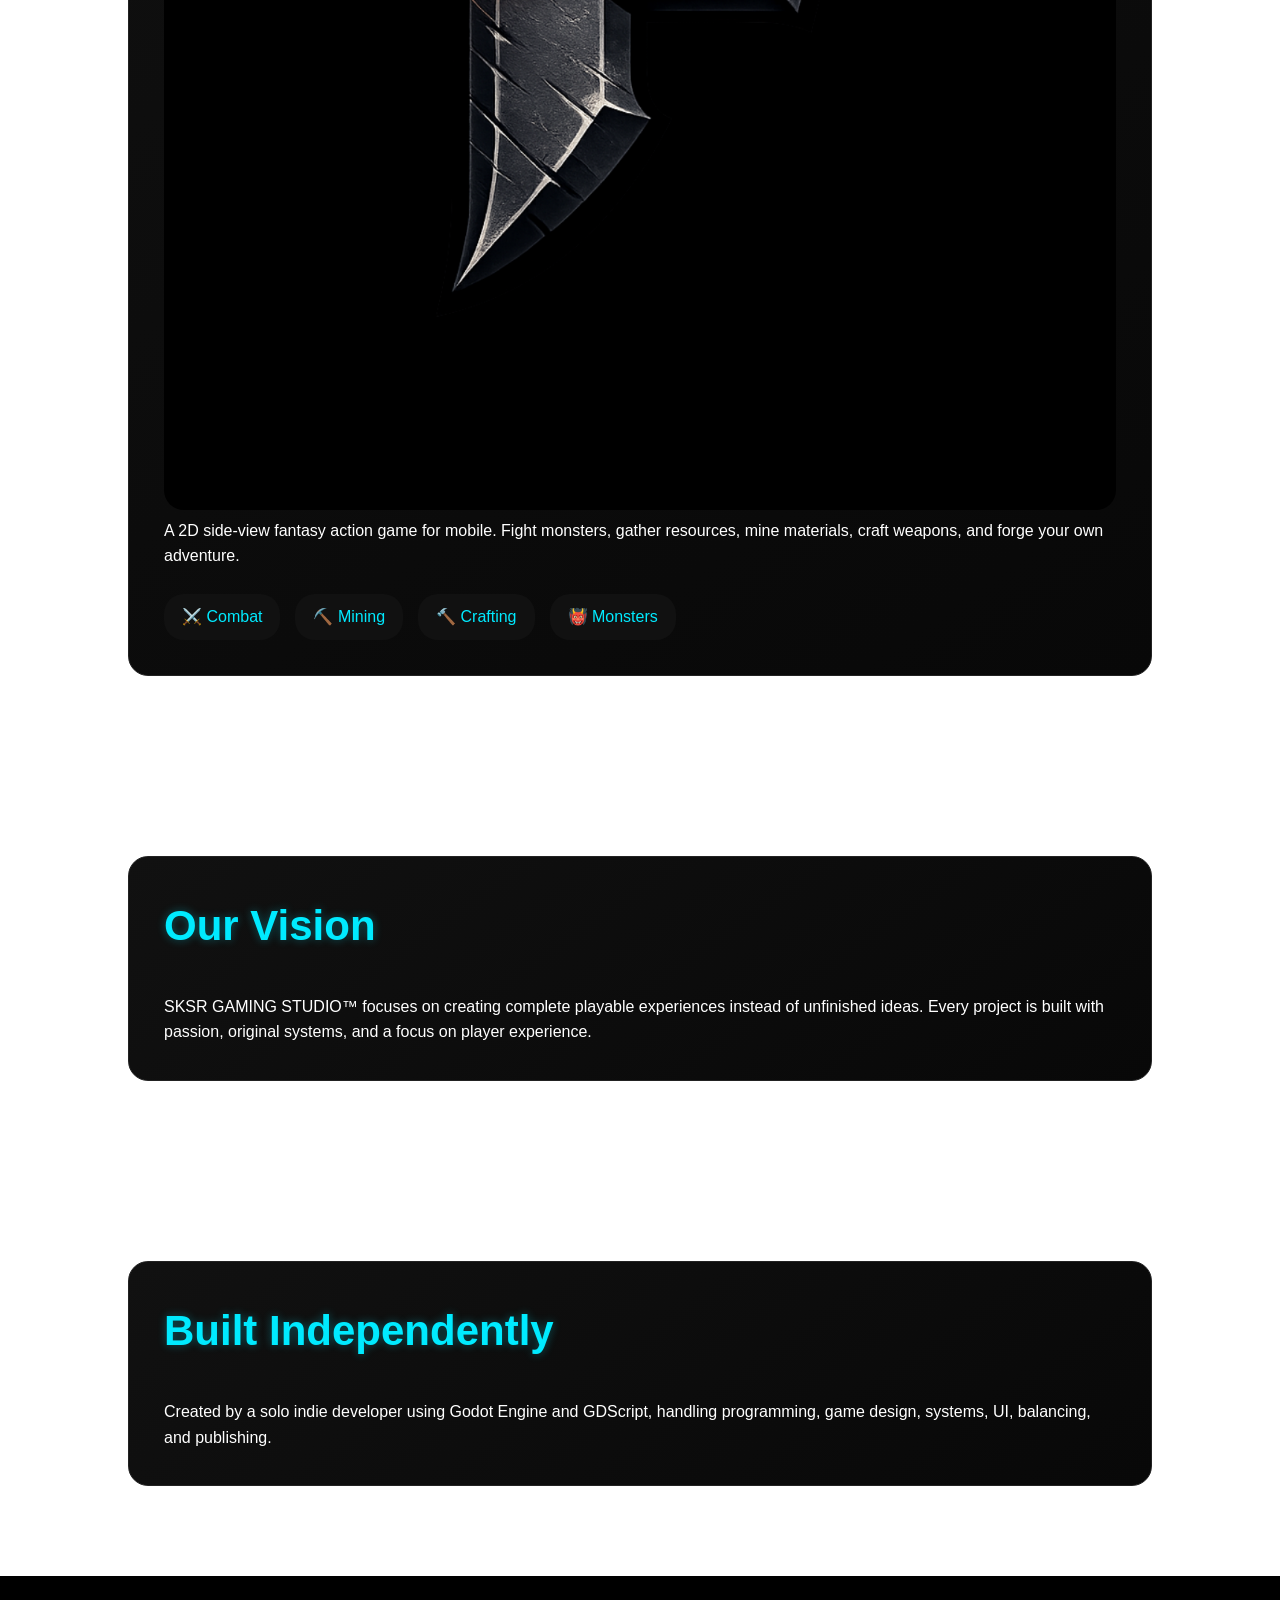
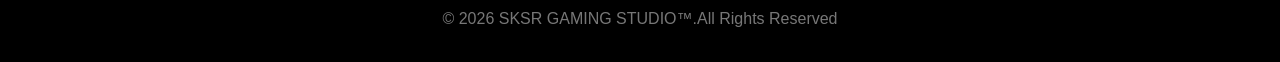
==== commit 583c32f2: "Update index.html" ====
--- a/index.html
+++ b/index.html
@@ -17,23 +17,29 @@
 <body>
 
 
-    <nav>
+<nav>
+
+    <div class="brand">
 
         <h2>
             SKSR GAMING STUDIO
         </h2>
 
-
-        <div class="nav-links">
-
-            <a href="index">Home</a>
-            <a href="games">Games</a>
-            <a href="about">About</a>
-            <a href="contact">Contact</a>
-
-        </div>
-
-    </nav>
+        <img src="images/Background/sksr_logo.webp" alt="SKSR Logo">
+
+    </div>
+
+
+    <div class="nav-links">
+
+        <a href="index">Home</a>
+        <a href="games">Games</a>
+        <a href="about">About</a>
+        <a href="contact">Contact</a>
+
+    </div>
+
+</nav>
 
 
 
--- a/css/style.css
+++ b/css/style.css
@@ -15,15 +15,11 @@
 }
 
 body {
-    background: red !important;
-}
-
-body {
 
     background:
         linear-gradient(
-            rgba(0,0,0,0.55),
-            rgba(0,0,0,0.85)
+            rgba(0,0,0,0.35),
+            rgba(0,0,0,0.65)
         ),
         url("../images/Background/background.webp");
 
@@ -40,7 +36,7 @@
     overflow-x: hidden;
 
 }
-
+        
 /* =========================
         NAVIGATION
 ========================= */
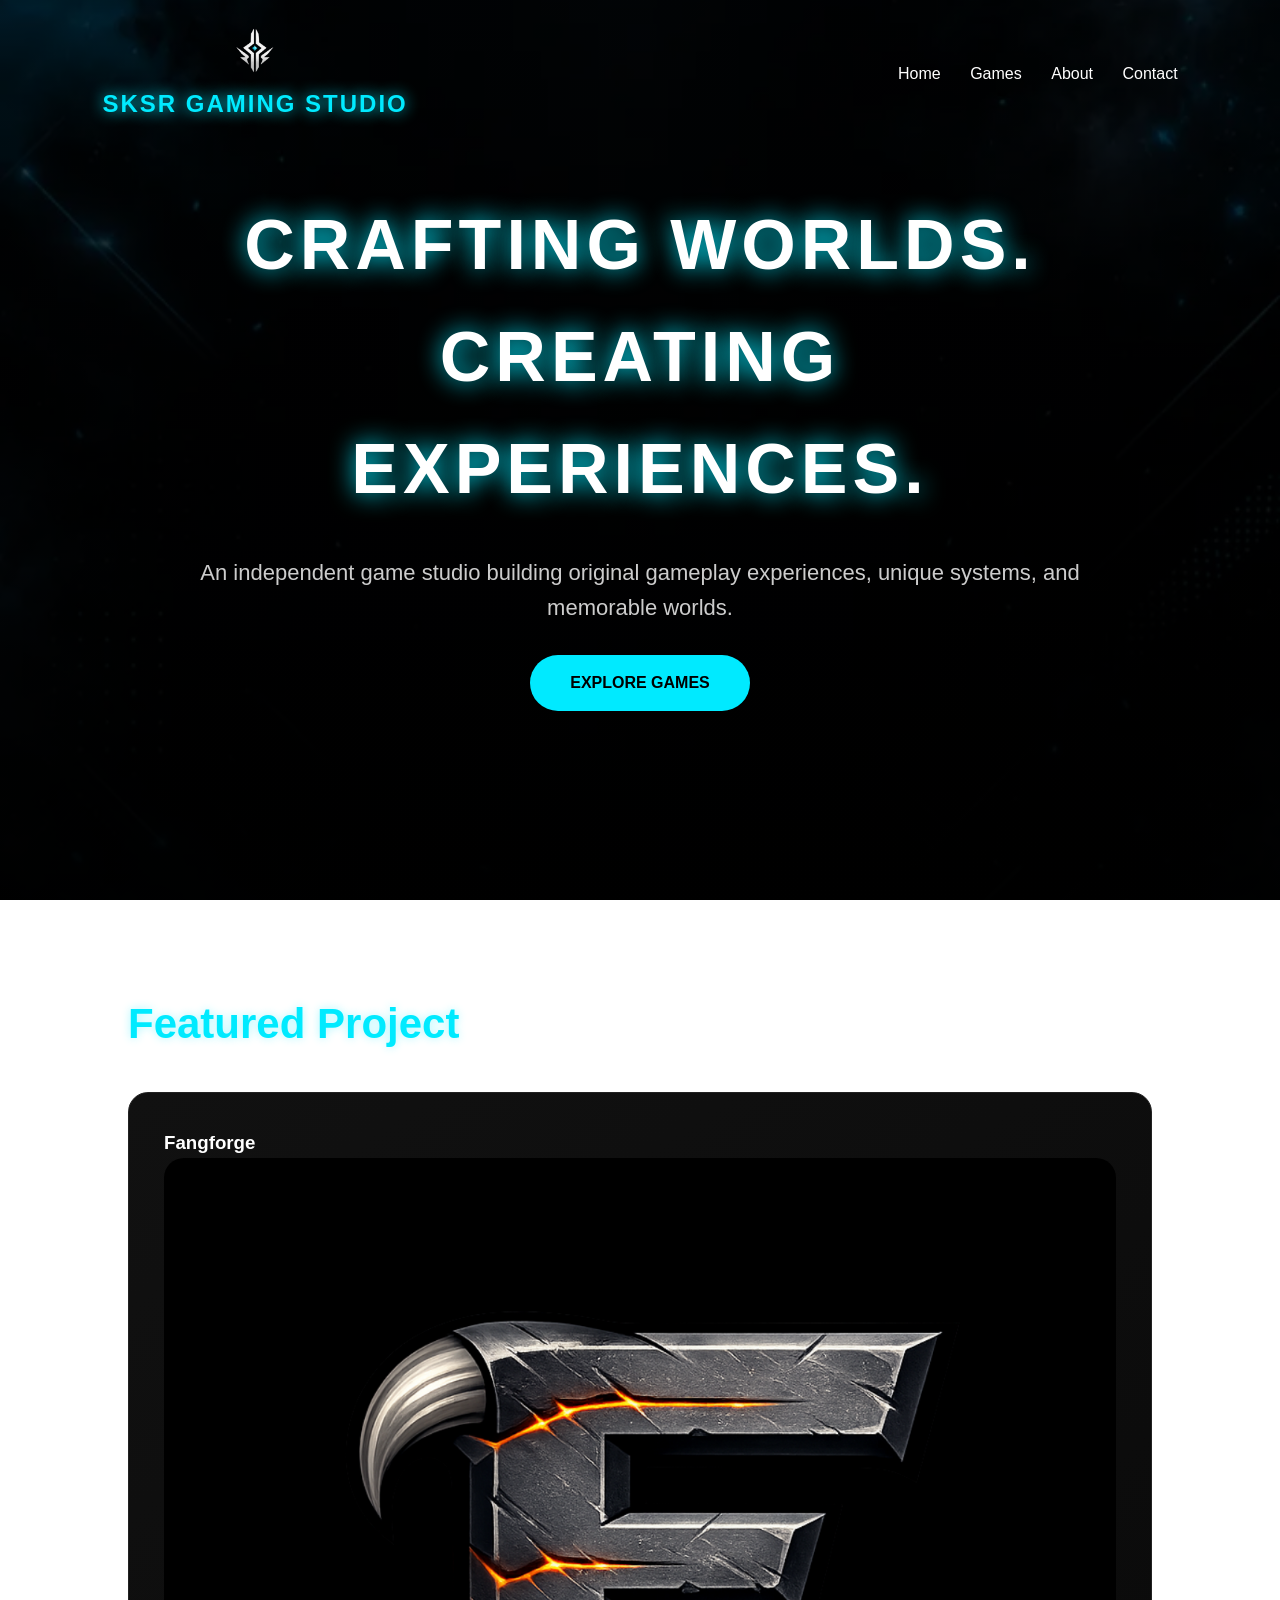
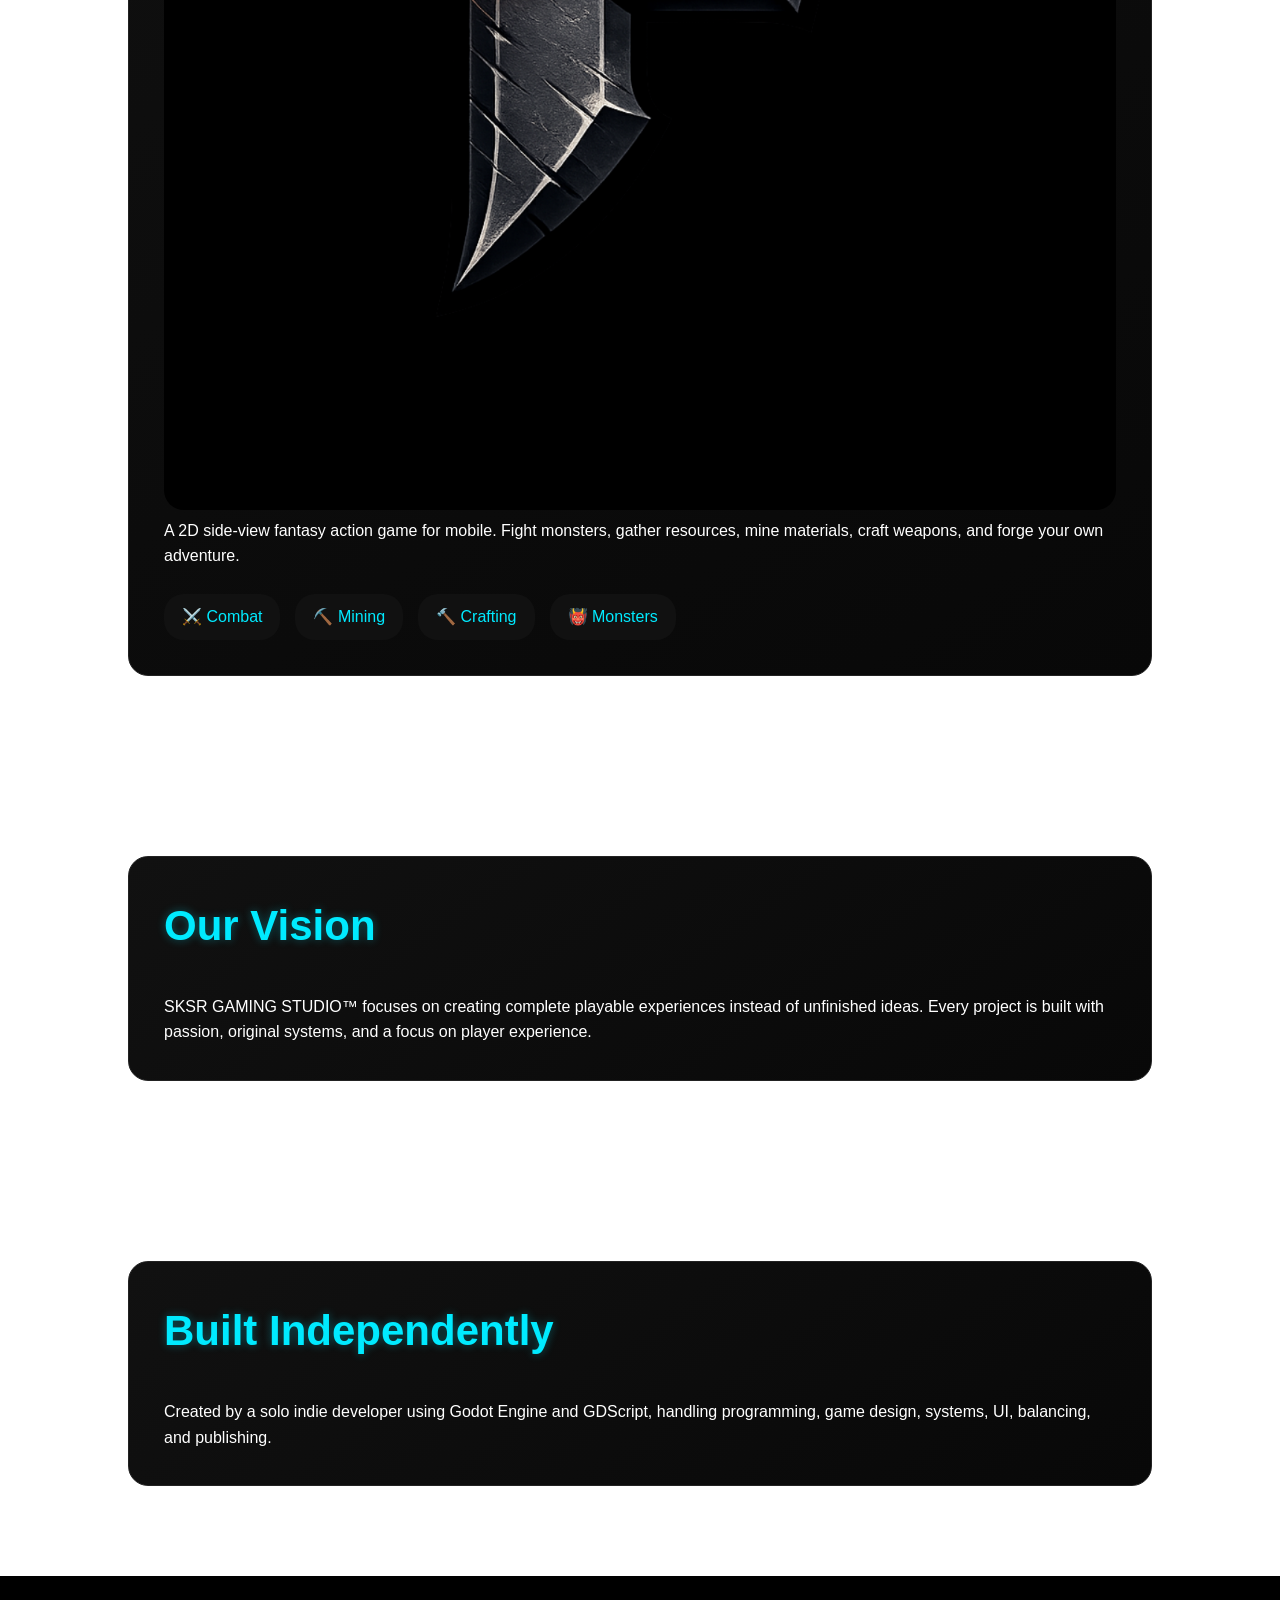
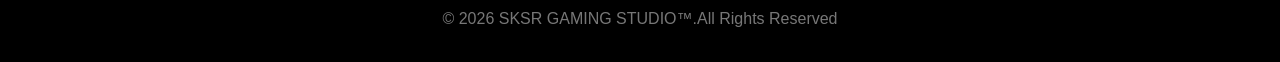
==== commit 86c48993: "Update index.html" ====
--- a/index.html
+++ b/index.html
@@ -20,12 +20,12 @@
 <nav>
 
     <div class="brand">
+
+        <img src="images/Background/sksr_logo.webp" alt="SKSR Logo">
 
         <h2>
             SKSR GAMING STUDIO
         </h2>
-
-        <img src="images/Background/sksr_logo.webp" alt="SKSR Logo">
 
     </div>
 
--- a/css/style.css
+++ b/css/style.css
@@ -57,6 +57,18 @@
     letter-spacing: 2px;
     font-size: 24px;
     text-shadow: 0 0 15px #00eaff;
+}
+
+.brand {
+    display: flex;
+    flex-direction: column;
+    align-items: center;
+    gap: 10px;
+}
+
+.brand img {
+    width: 50px;
+    height: 50px;
 }
 
 .nav-links a {
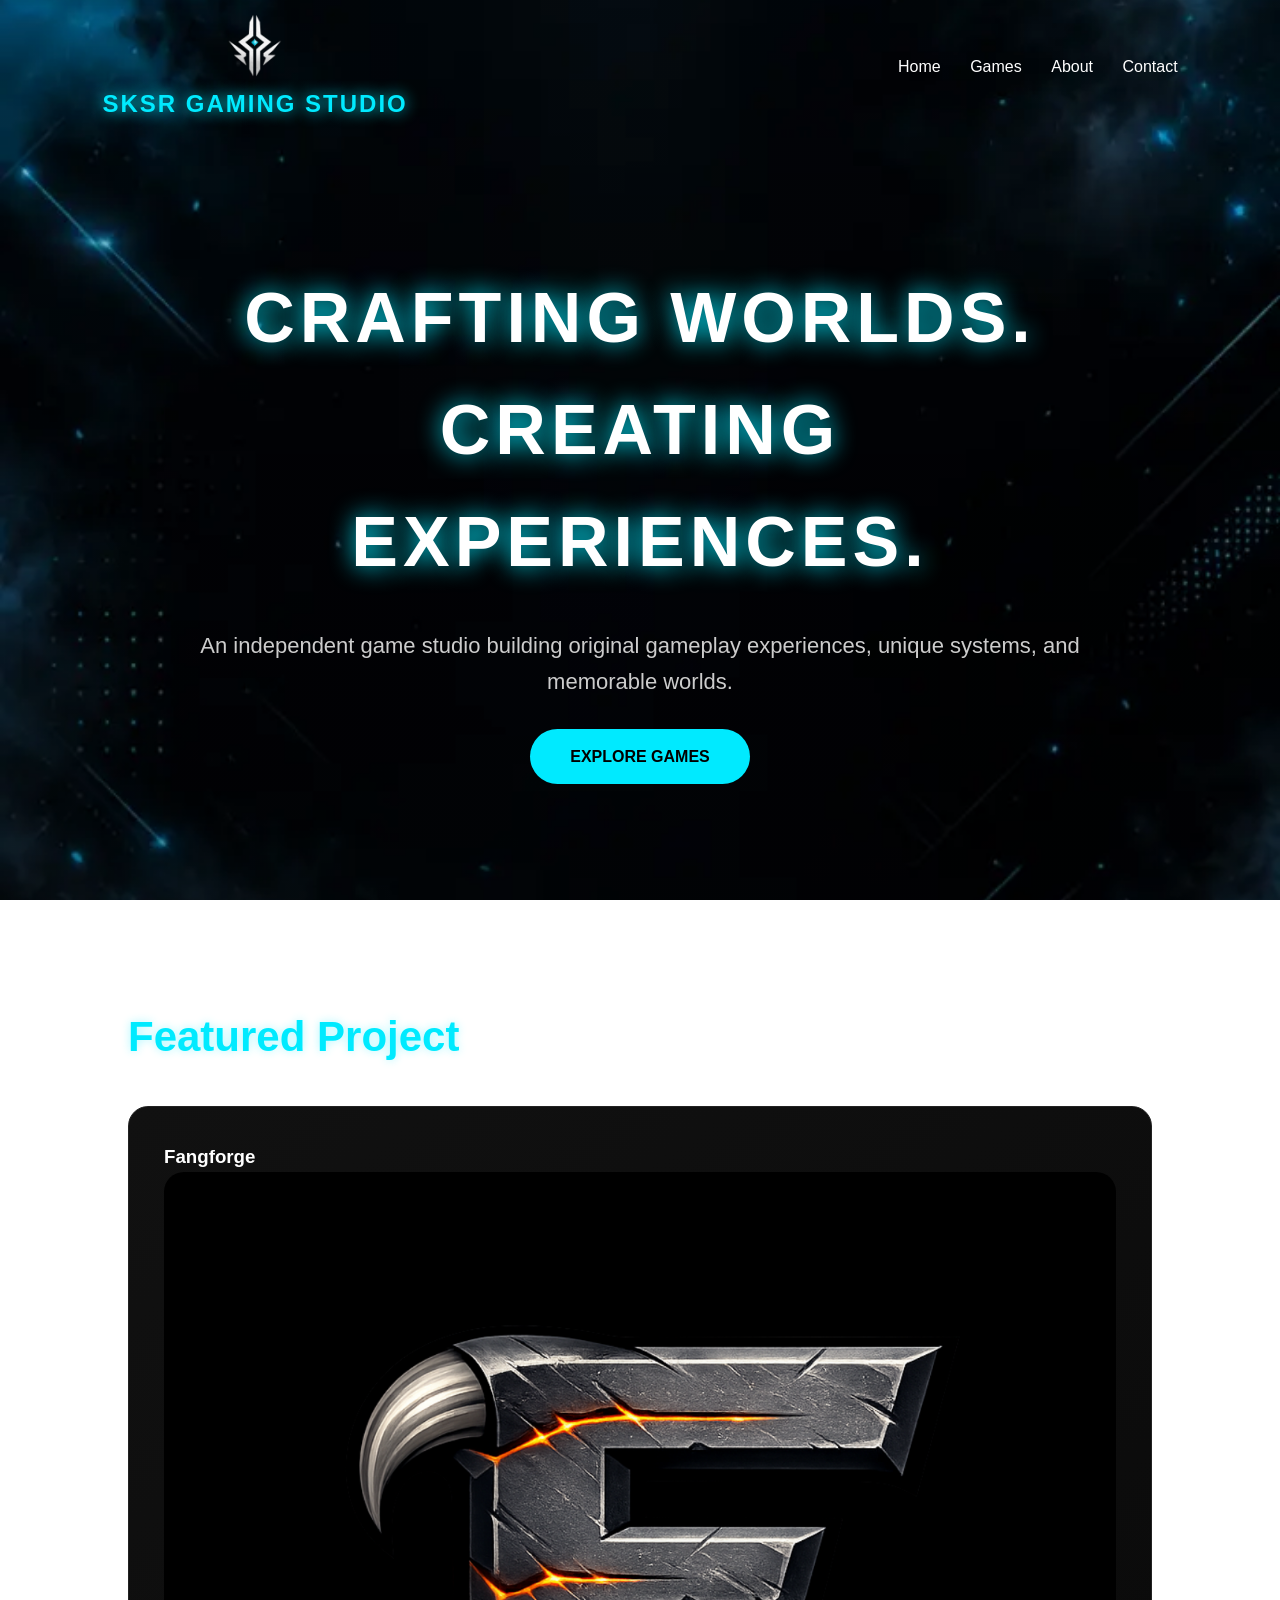
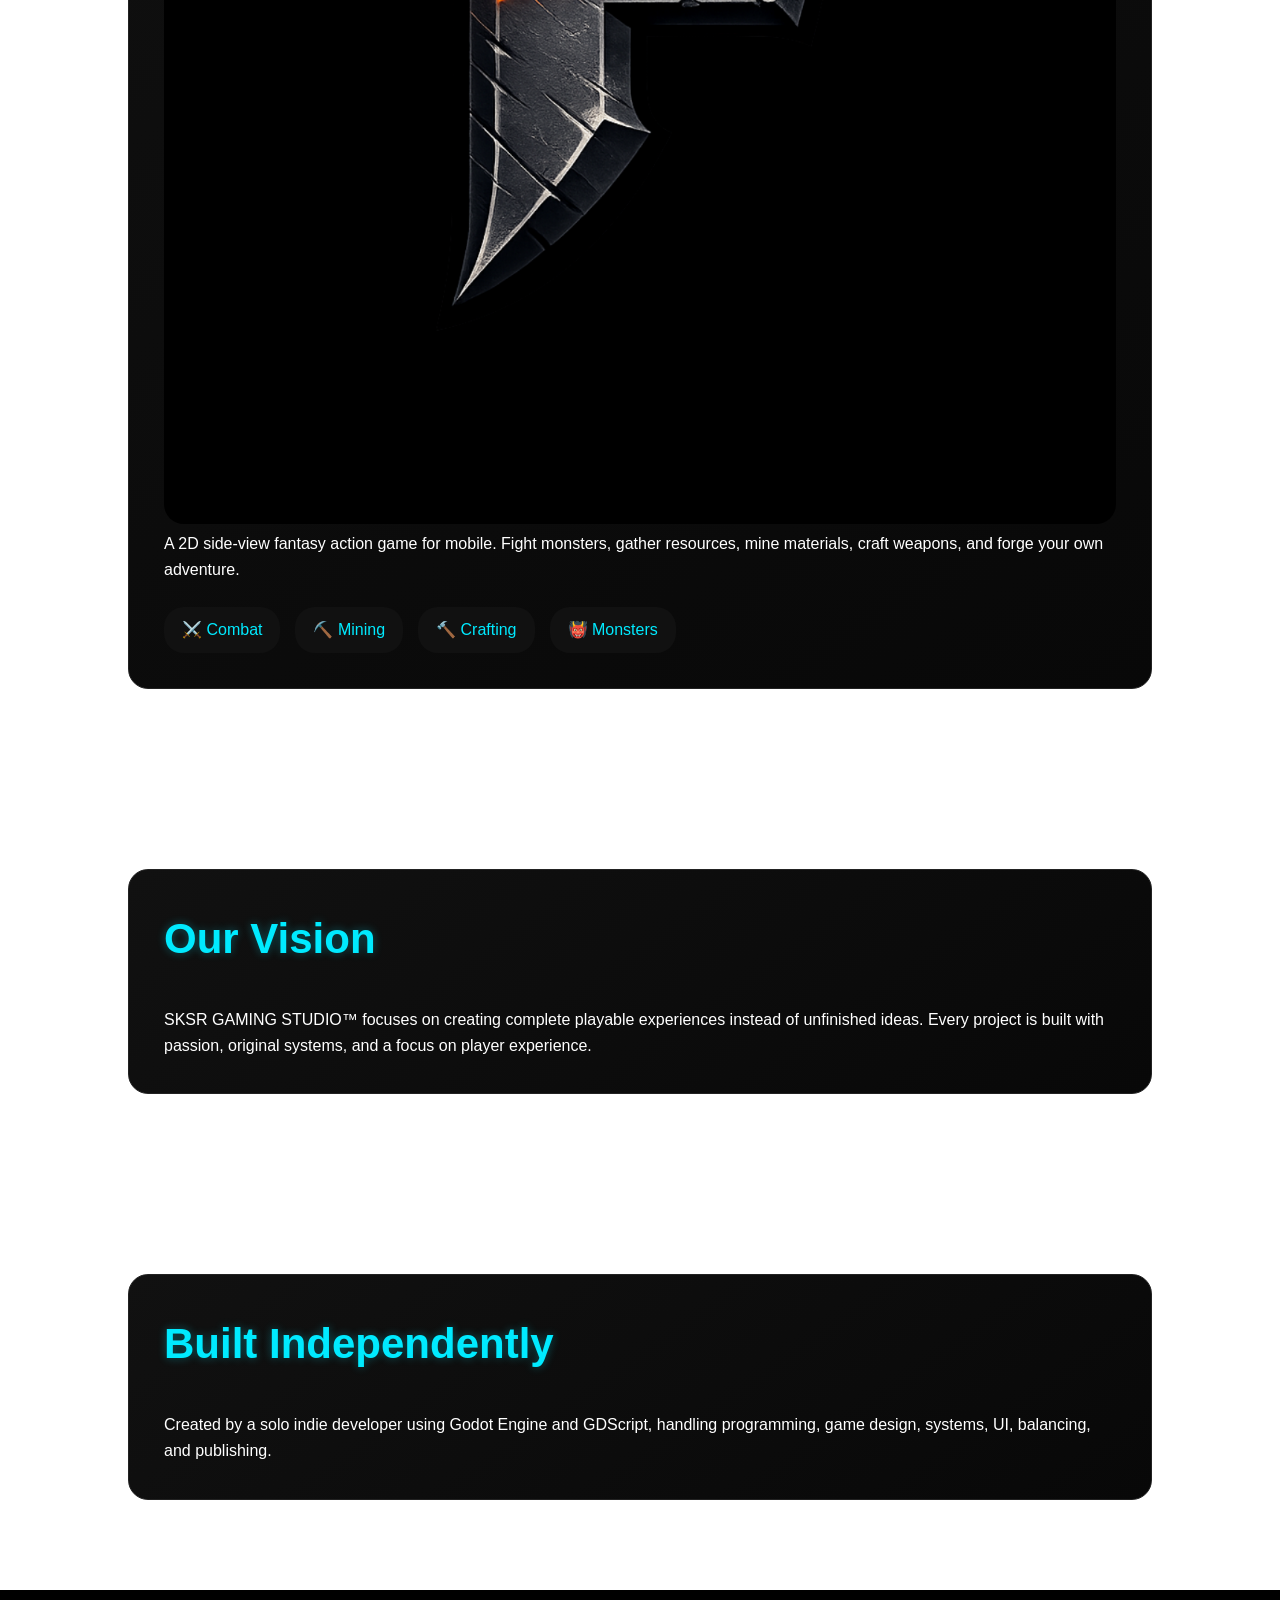
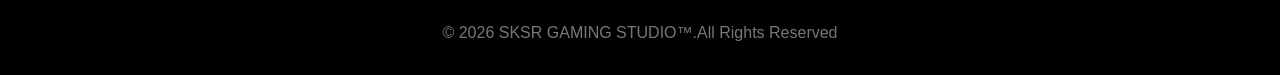
==== commit bc585000: "Update index.html" ====
--- a/index.html
+++ b/index.html
@@ -8,7 +8,7 @@
 
     <title>SKSR GAMING STUDIO</title>
 
-    <link rel="stylesheet" href="css/style.css?v=123">
+    <link rel="stylesheet" href="css/style.css?v=1.0.0">
     <link rel="icon" type="image/png" href="favicon.png">
 
 </head>
--- a/css/style.css
+++ b/css/style.css
@@ -18,17 +18,17 @@
 
     background:
         linear-gradient(
-            rgba(0,0,0,0.35),
-            rgba(0,0,0,0.65)
+            rgba(0,0,0,0.15),
+            rgba(0,0,0,0.35)
         ),
         url("../images/Background/background.webp");
 
+    background-attachment: fixed;
+
     background-size: cover;
 
     background-position: center;
 
-    background-attachment: fixed;
-
     color: white;
 
     line-height: 1.6;
@@ -36,19 +36,19 @@
     overflow-x: hidden;
 
 }
-        
+
+
 /* =========================
         NAVIGATION
 ========================= */
 
 nav {
     width: 100%;
-    padding: 25px 8%;
+    padding: 10px 8%;
     display: flex;
     justify-content: space-between;
     align-items: center;
-    position: absolute;
-    top: 0;
+    position: relative;
     z-index: 100;
 }
 
@@ -60,15 +60,15 @@
 }
 
 .brand {
-    display: flex;
-    flex-direction: column;
-    align-items: center;
-    gap: 10px;
+    display:flex;
+    flex-direction:column;
+    align-items:center;
+    gap:5px;
 }
 
 .brand img {
-    width: 50px;
-    height: 50px;
+    width:70px;
+    height:auto;
 }
 
 .nav-links a {
@@ -87,11 +87,15 @@
 ========================= */
 
 .hero {
-    min-height: 100vh;
-    background: linear-gradient(rgba(0, 0, 0, 0.55), rgba(0, 0, 0, 0.95));
+    min-height: calc(100vh - 120px);
     display: flex;
     justify-content: center;
     align-items: center;
+    text-align: center;
+}
+
+.hero-small {
+    padding: 50px 0;
     text-align: center;
 }
 
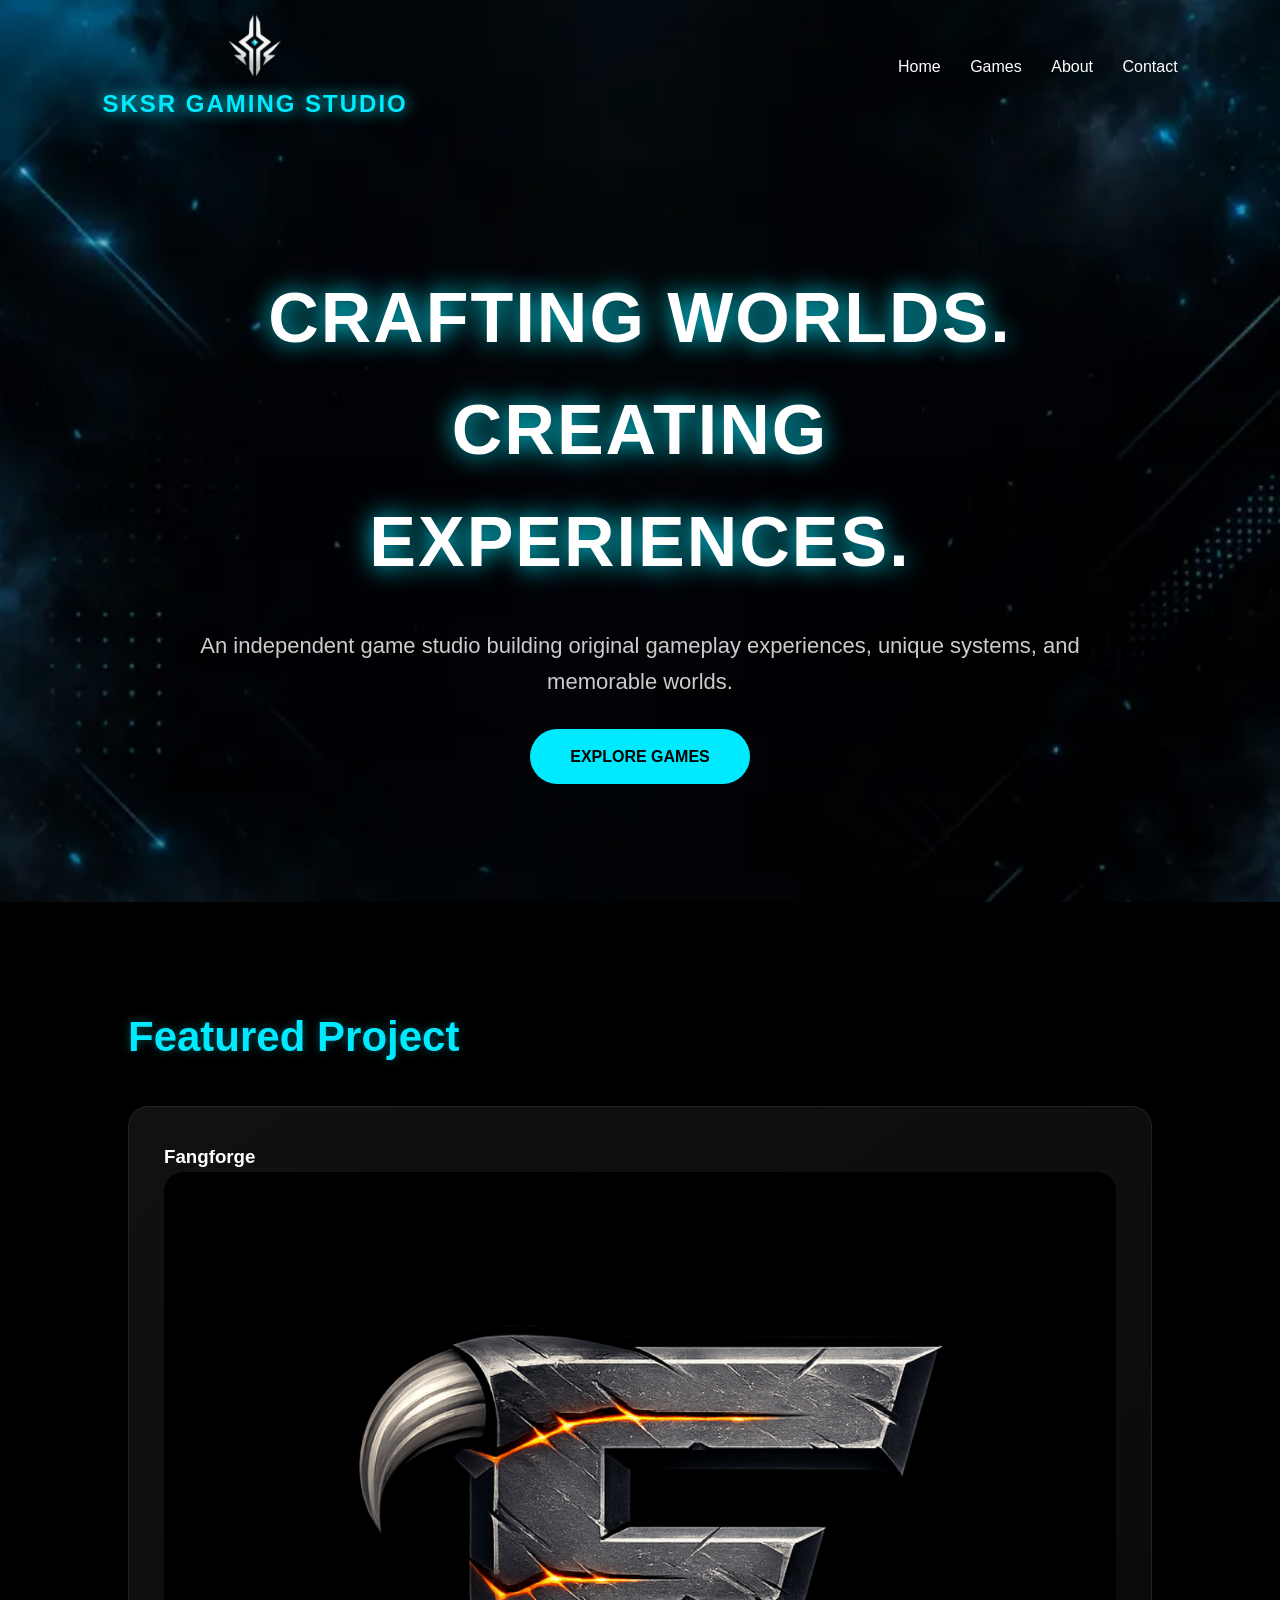
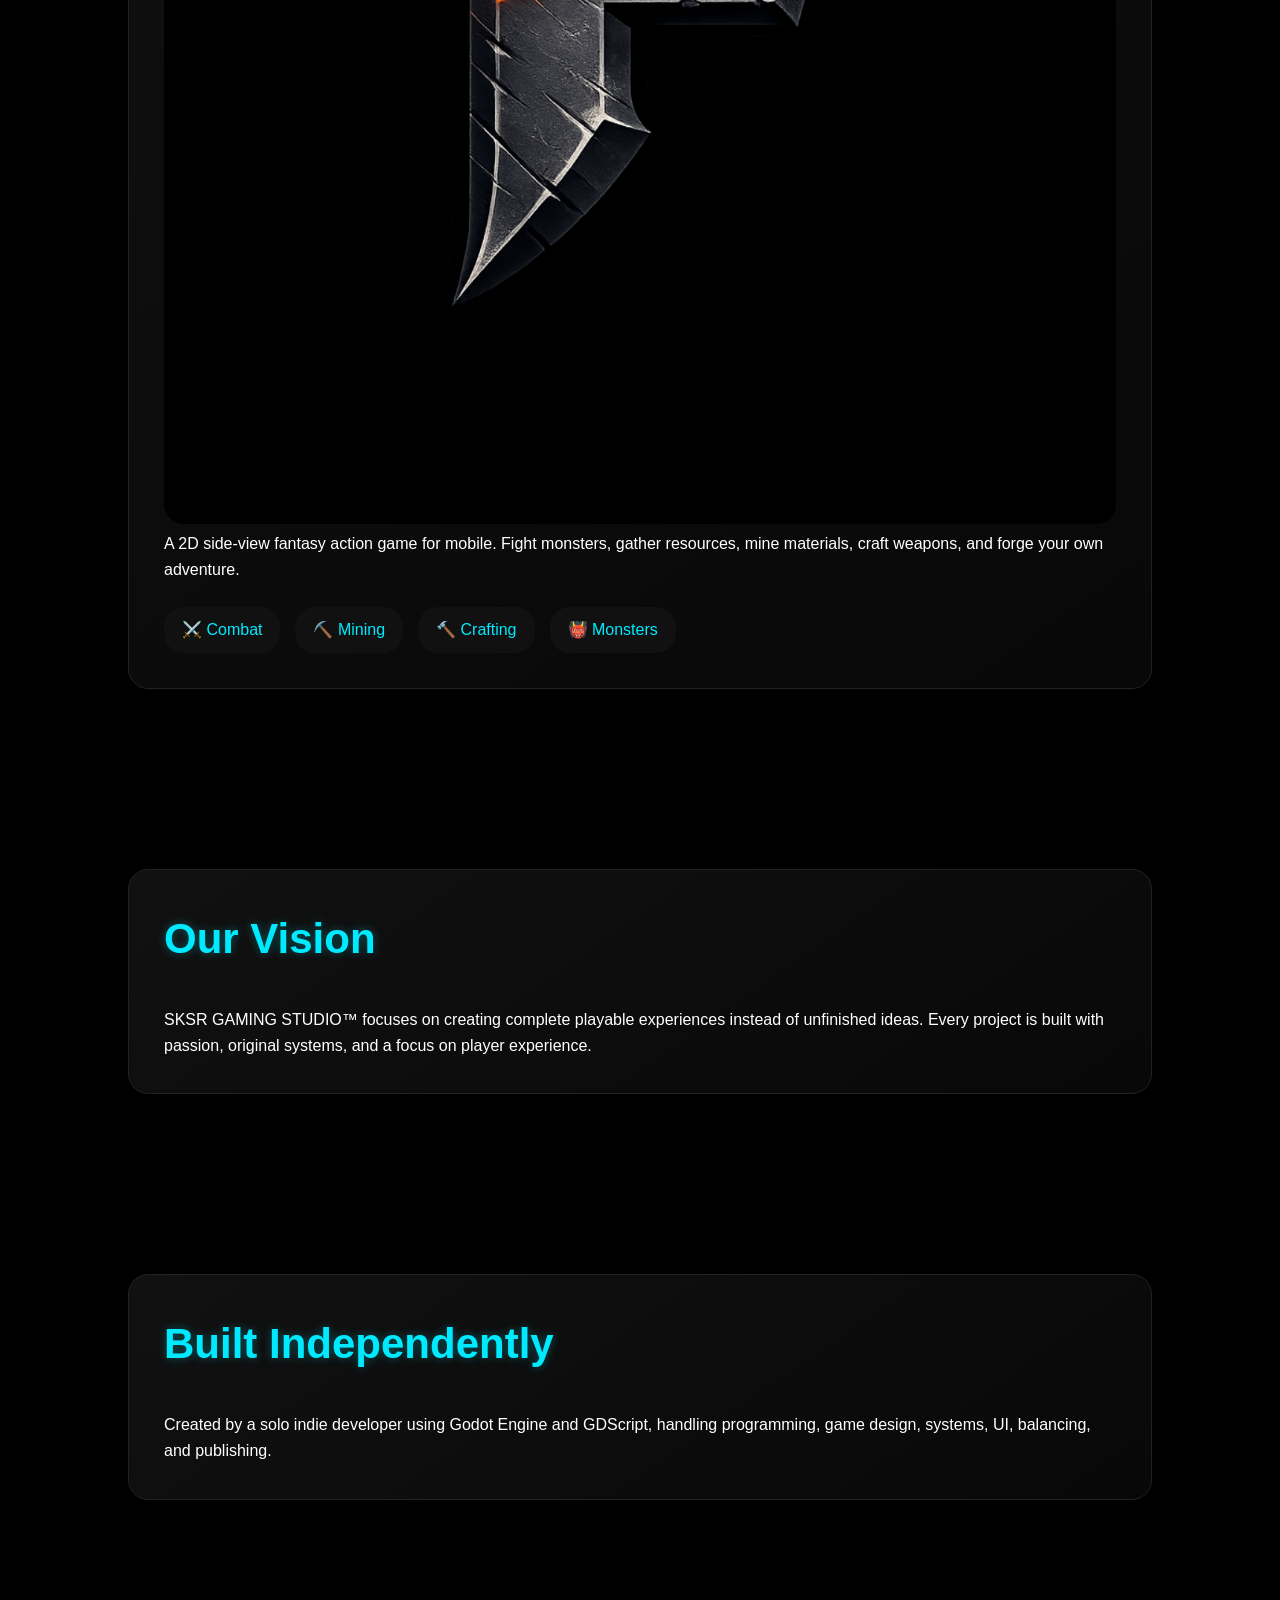
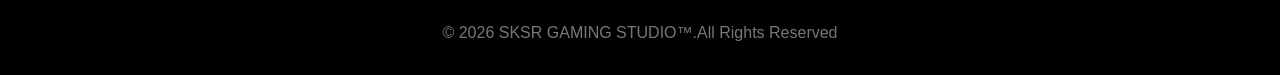
==== commit 5f2f84fd: "Update index.html" ====
--- a/index.html
+++ b/index.html
@@ -32,10 +32,10 @@
 
     <div class="nav-links">
 
-        <a href="index">Home</a>
-        <a href="games">Games</a>
-        <a href="about">About</a>
-        <a href="contact">Contact</a>
+        <a href="index.html">Home</a>
+        <a href="games.html">Games</a>
+        <a href="about.html">About</a>
+        <a href="contact.html">Contact</a>
 
     </div>
 
--- a/css/style.css
+++ b/css/style.css
@@ -15,28 +15,30 @@
 }
 
 body {
+    position: relative;
+    background: #000;
+    color: white;
+    line-height: 1.6;
+    overflow-x: hidden;
+}
+
+body::before {
+    content: "";
+    position: fixed;
+    top: -2px;
+    left: -2px;
+    right: -2px;
+    bottom: -2px;
+
+    z-index: -1;
+    pointer-events: none;
 
     background:
-        linear-gradient(
-            rgba(0,0,0,0.15),
-            rgba(0,0,0,0.35)
-        ),
-        url("../images/Background/background.webp");
-
-    background-attachment: fixed;
-
-    background-size: cover;
-
-    background-position: center;
-
-    color: white;
-
-    line-height: 1.6;
-
-    overflow-x: hidden;
-
-}
-
+        linear-gradient(rgba(0,0,0,.15), rgba(0,0,0,.35)),
+        url("../images/Background/background.webp") center/cover no-repeat;
+
+    transform: translate3d(0,0,0);
+}
 
 /* =========================
         NAVIGATION
@@ -60,15 +62,15 @@
 }
 
 .brand {
-    display:flex;
-    flex-direction:column;
-    align-items:center;
-    gap:5px;
+    display: flex;
+    flex-direction: column;
+    align-items: center;
+    gap: 5px;
 }
 
 .brand img {
-    width:70px;
-    height:auto;
+    width: 70px;
+    height: auto;
 }
 
 .nav-links a {
@@ -95,7 +97,10 @@
 }
 
 .hero-small {
-    padding: 50px 0;
+    min-height: calc(100vh - 120px);
+    display: flex;
+    justify-content: center;
+    align-items: center;
     text-align: center;
 }
 
@@ -105,15 +110,40 @@
 
 .hero h1 {
     font-size: 70px;
-    letter-spacing: 5px;
+    letter-spacing: 2px;
     color: white;
     text-shadow: 0 0 25px #00eaff;
 }
 
-.hero p {
+.hero-small h1 {
+    font-size: 40px;
+    letter-spacing: 2px;
+    color: white;
+    text-shadow: 0 0 25px #00eaff;
+}
+
+.hero p,
+.hero-small p {
     margin: 30px auto;
     font-size: 22px;
     color: #ccc;
+}
+
+/* =========================
+        GAME TRAILER
+========================= */
+
+.game-trailer {
+    margin-top: 20px;
+}
+
+.game-trailer iframe {
+    display: block;
+    width: 100%;
+    height: auto;
+    aspect-ratio: 16 / 9;
+    border: none;
+    border-radius: 12px;
 }
 
 /* =========================
@@ -159,21 +189,41 @@
 .game-card,
 .about-card,
 .contact-card {
+
     background: linear-gradient(145deg, #111, #080808);
+
     border: 1px solid #222;
+
     border-radius: 20px;
+
     padding: 35px;
-    transition: 0.4s;
-}
+
+    transition: 0.3s ease;
+}
+
+
+/* =========================
+        CARD INTERACTION
+========================= */
 
 .featured-card:hover,
 .game-card:hover,
 .about-card:hover,
-.contact-card:hover {
+.contact-card:hover,
+.featured-card:active,
+.game-card:active,
+.about-card:active,
+.contact-card:active {
+
     transform: translateY(-10px);
+
     border-color: #00eaff;
-    box-shadow: 0 0 35px #00eaff55;
-}
+
+    box-shadow:
+        0 0 25px rgba(0, 234, 255, 0.35),
+        0 0 60px rgba(0, 234, 255, 0.15);
+}
+
 
 /* =========================
         FEATURES
